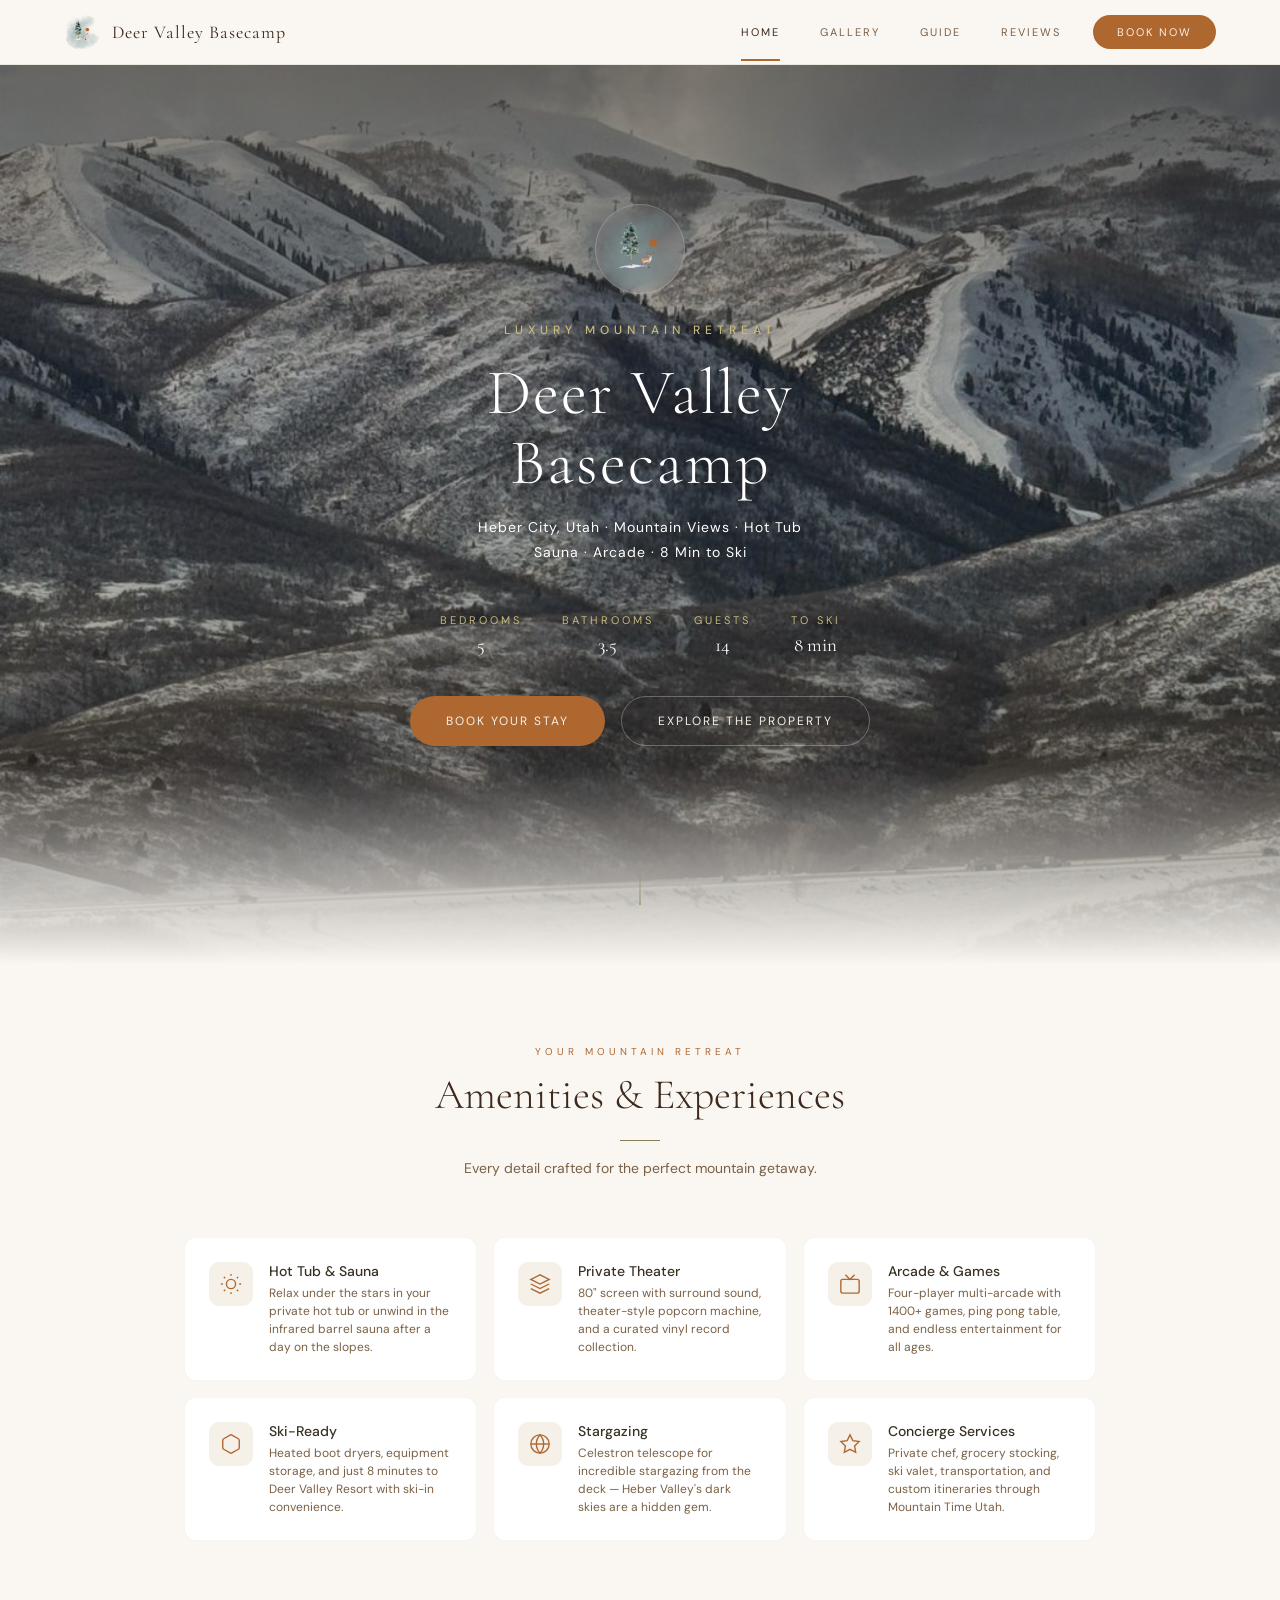
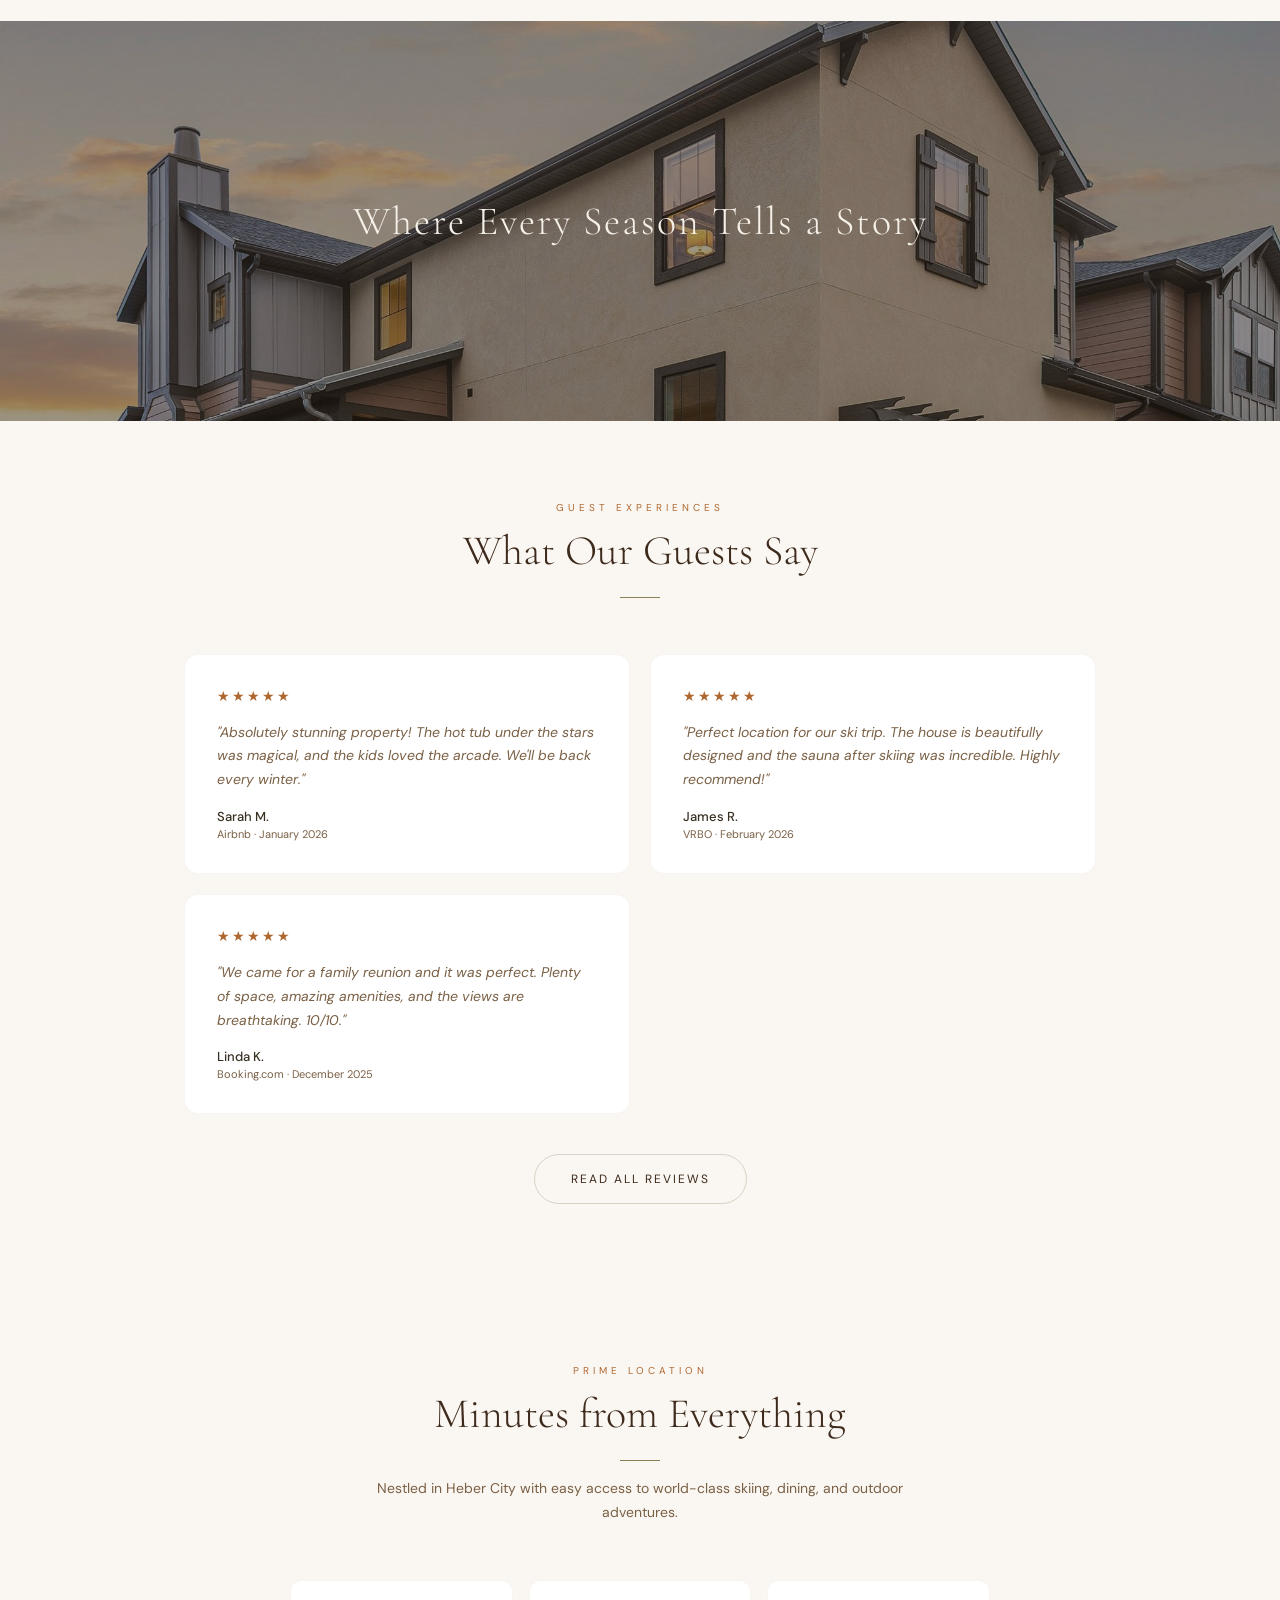
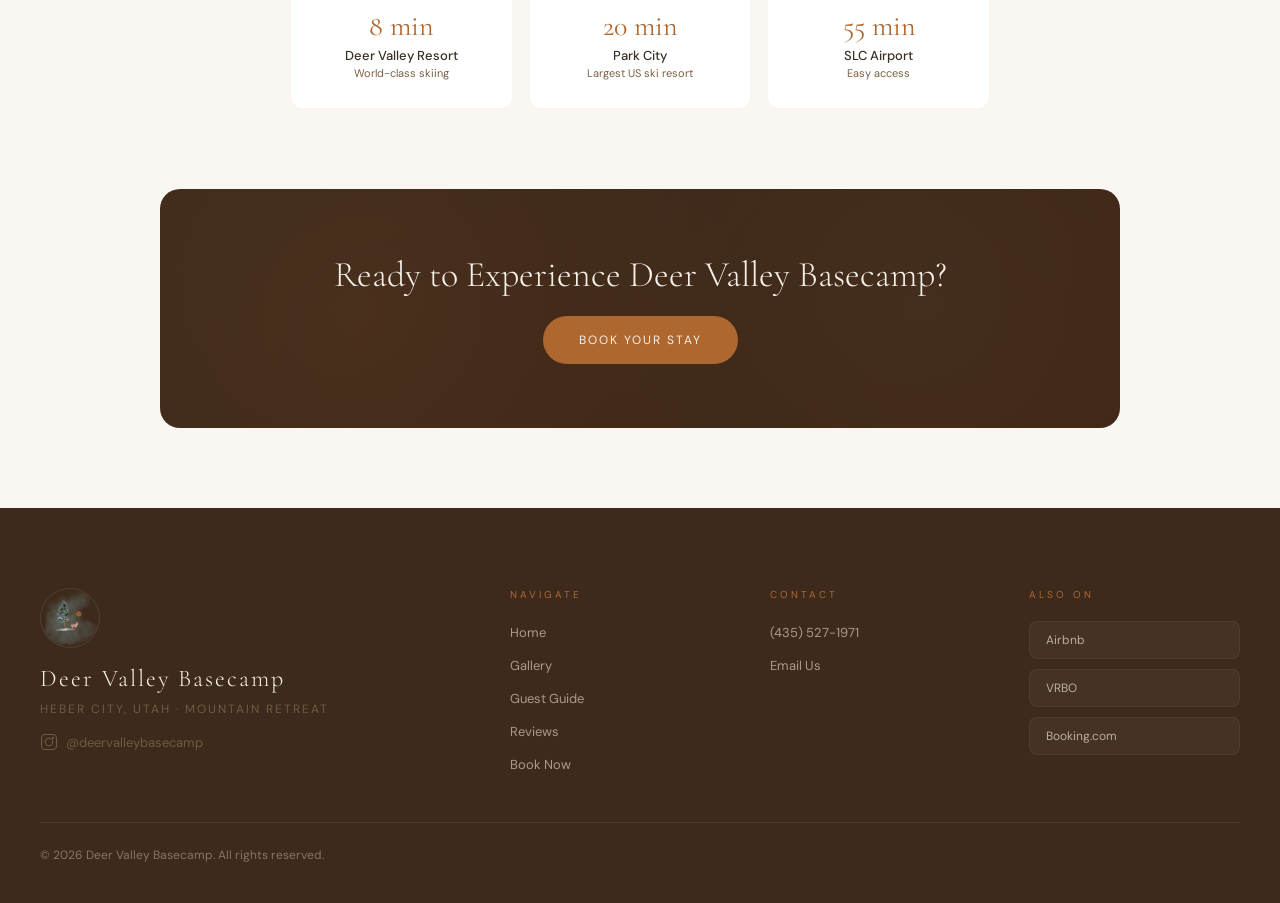
==== index.html @ d2f92f53 "Crop photo break image to remove cables and construction ground Co-Authored-By: Claude Opus 4.6 <nor" ====
<!DOCTYPE html>
<html lang="en">
<head>
<meta charset="UTF-8">
<meta name="viewport" content="width=device-width, initial-scale=1.0">
<title>Deer Valley Basecamp — Luxury Mountain Retreat</title>
<meta name="description" content="Luxury mountain retreat in Heber City, Utah. 5 bedrooms, hot tub, sauna, private theater, and arcade — minutes from Deer Valley and Park City skiing.">
<meta property="og:title" content="Deer Valley Basecamp — Luxury Mountain Retreat">
<meta property="og:description" content="Your luxury mountain escape in Heber City, Utah. Book direct for the best rates.">
<meta property="og:image" content="images/hero.jpg">
<meta property="og:type" content="website">
<link href="https://fonts.googleapis.com/css2?family=Cormorant+Garamond:ital,wght@0,300;0,400;0,500;0,600;1,300;1,400&family=DM+Sans:wght@300;400;500;600&display=swap" rel="stylesheet">
<link rel="stylesheet" href="css/variables.css">
<link rel="stylesheet" href="css/layout.css">
<link rel="stylesheet" href="css/components.css">
<link rel="stylesheet" href="css/nav.css">
<link rel="stylesheet" href="css/footer.css">
<link rel="stylesheet" href="css/hero.css">
<link rel="stylesheet" href="css/animations.css">
<style>
  /* Home-specific styles — matching guide baseline */
  .highlights-grid {
    display: grid;
    grid-template-columns: repeat(auto-fill, minmax(280px, 1fr));
    gap: 16px;
  }

  .highlight-card {
    background: white;
    border-radius: 12px;
    padding: 24px;
    display: flex;
    align-items: flex-start;
    gap: 16px;
    border: 1px solid rgba(137,127,89,0.08);
    transition: all 0.3s ease;
  }

  .highlight-card:hover {
    box-shadow: 0 8px 32px rgba(56,49,35,0.08);
    transform: translateY(-2px);
  }

  .highlight-icon {
    width: 44px;
    height: 44px;
    border-radius: 10px;
    background: var(--cream);
    display: flex;
    align-items: center;
    justify-content: center;
    flex-shrink: 0;
  }

  .highlight-icon svg {
    width: 22px;
    height: 22px;
    stroke: var(--copper);
    fill: none;
    stroke-width: 1.5;
  }

  .highlight-name {
    font-size: 14px;
    font-weight: 500;
    color: var(--dark);
    margin-bottom: 4px;
  }

  .highlight-desc {
    font-size: 12px;
    color: var(--brown-med);
    line-height: 1.5;
  }

  /* Photo break */
  .photo-break {
    position: relative;
    height: 400px;
    overflow: hidden;
    margin: 0;
  }

  .photo-break img {
    width: 100%;
    height: 100%;
    object-fit: cover;
  }

  .photo-break-overlay {
    position: absolute;
    inset: 0;
    background: rgba(42,31,20,0.45);
    display: flex;
    align-items: center;
    justify-content: center;
  }

  .photo-break-text {
    font-family: 'Cormorant Garamond', serif;
    font-size: clamp(24px, 4vw, 40px);
    font-weight: 300;
    color: var(--cream);
    text-align: center;
    letter-spacing: 2px;
    padding: 0 24px;
  }

  /* Testimonial preview */
  .testimonials-grid {
    display: grid;
    grid-template-columns: repeat(auto-fill, minmax(300px, 1fr));
    gap: 20px;
    max-width: var(--max-width-narrow);
    margin: 0 auto;
  }

  .testimonial-card {
    background: white;
    border-radius: 14px;
    padding: 32px;
    border: 1px solid rgba(137,127,89,0.08);
    transition: all 0.3s ease;
  }

  .testimonial-card:hover {
    box-shadow: 0 8px 32px rgba(56,49,35,0.08);
  }

  .testimonial-stars {
    color: var(--copper);
    font-size: 14px;
    letter-spacing: 2px;
    margin-bottom: 16px;
  }

  .testimonial-text {
    font-size: 14px;
    color: var(--brown-med);
    line-height: 1.7;
    font-style: italic;
    margin-bottom: 16px;
  }

  .testimonial-author {
    font-size: 13px;
    font-weight: 500;
    color: var(--dark);
  }

  .testimonial-platform {
    font-size: 11px;
    color: var(--brown-med);
    margin-top: 2px;
  }

  /* Location grid */
  .location-grid {
    display: grid;
    grid-template-columns: repeat(auto-fill, minmax(200px, 1fr));
    gap: 16px;
    max-width: 700px;
    margin: 0 auto;
  }

  .location-card {
    text-align: center;
    padding: 28px 20px;
    background: white;
    border-radius: 12px;
    border: 1px solid rgba(137,127,89,0.08);
    transition: all 0.3s ease;
  }

  .location-card:hover {
    box-shadow: 0 4px 20px rgba(56,49,35,0.06);
  }

  .location-time {
    font-family: 'Cormorant Garamond', serif;
    font-size: 28px;
    font-weight: 400;
    color: var(--copper);
    margin-bottom: 4px;
  }

  .location-name {
    font-size: 13px;
    font-weight: 500;
    color: var(--dark);
  }

  .location-sub {
    font-size: 11px;
    color: var(--brown-med);
    margin-top: 2px;
  }

  /* CTA banner */
  .cta-banner {
    background: linear-gradient(135deg, var(--brown-deep), var(--brown-choc));
    border-radius: 20px;
    padding: 64px 40px;
    color: var(--cream);
    text-align: center;
    position: relative;
    overflow: hidden;
    max-width: var(--max-width-narrow);
    margin: 0 auto 80px;
  }

  .cta-banner::before {
    content: '';
    position: absolute;
    inset: 0;
    background:
      radial-gradient(circle at 20% 50%, rgba(175,103,48,0.1) 0%, transparent 50%),
      radial-gradient(circle at 80% 50%, rgba(137,127,89,0.08) 0%, transparent 50%);
  }

  .cta-banner-title {
    font-family: 'Cormorant Garamond', serif;
    font-size: clamp(24px, 4vw, 36px);
    font-weight: 300;
    margin-bottom: 20px;
    position: relative;
  }

  .cta-banner .btn {
    position: relative;
  }

  @media (max-width: 640px) {
    .highlights-grid { grid-template-columns: 1fr; }
    .photo-break { height: 280px; }
    .cta-banner { padding: 48px 24px; margin: 0 16px 60px; }
  }
</style>
</head>
<body>

<div id="site-header"></div>

<!-- HERO -->
<div class="hero">
  <div class="hero-content">
    <div class="hero-logo">
      <img src="images/logo.png" alt="Deer Valley Basecamp">
    </div>
    <div class="hero-label">Luxury Mountain Retreat</div>
    <h1 class="hero-title">Deer Valley<br>Basecamp</h1>
    <p class="hero-sub">Heber City, Utah · Mountain Views · Hot Tub<br>Sauna · Arcade · 8 Min to Ski</p>
    <div class="hero-meta">
      <div class="hero-meta-item">
        <div class="hero-meta-label">Bedrooms</div>
        <div class="hero-meta-value">5</div>
      </div>
      <div class="hero-meta-item">
        <div class="hero-meta-label">Bathrooms</div>
        <div class="hero-meta-value">3.5</div>
      </div>
      <div class="hero-meta-item">
        <div class="hero-meta-label">Guests</div>
        <div class="hero-meta-value">14</div>
      </div>
      <div class="hero-meta-item">
        <div class="hero-meta-label">To Ski</div>
        <div class="hero-meta-value">8 min</div>
      </div>
    </div>
    <div class="hero-ctas">
      <a href="book.html" class="btn btn--primary">Book Your Stay</a>
      <a href="gallery.html" class="btn btn--outline">Explore the Property</a>
    </div>
  </div>
  <div class="scroll-indicator"><span></span></div>
</div>

<!-- PROPERTY HIGHLIGHTS -->
<section>
  <div class="section-header fade-in">
    <div class="section-tag">Your Mountain Retreat</div>
    <h2 class="section-title">Amenities & Experiences</h2>
    <div class="section-line"></div>
    <p class="section-desc">Every detail crafted for the perfect mountain getaway.</p>
  </div>
  <div class="highlights-grid">
    <div class="highlight-card fade-in">
      <div class="highlight-icon">
        <svg viewBox="0 0 24 24"><circle cx="12" cy="12" r="5"/><path d="M12 1v2M12 21v2M4.22 4.22l1.42 1.42M18.36 18.36l1.42 1.42M1 12h2M21 12h2M4.22 19.78l1.42-1.42M18.36 5.64l1.42-1.42"/></svg>
      </div>
      <div>
        <div class="highlight-name">Hot Tub & Sauna</div>
        <div class="highlight-desc">Relax under the stars in your private hot tub or unwind in the infrared barrel sauna after a day on the slopes.</div>
      </div>
    </div>
    <div class="highlight-card fade-in">
      <div class="highlight-icon">
        <svg viewBox="0 0 24 24"><path d="M12 2L2 7l10 5 10-5-10-5z"/><path d="M2 17l10 5 10-5"/><path d="M2 12l10 5 10-5"/></svg>
      </div>
      <div>
        <div class="highlight-name">Private Theater</div>
        <div class="highlight-desc">80" screen with surround sound, theater-style popcorn machine, and a curated vinyl record collection.</div>
      </div>
    </div>
    <div class="highlight-card fade-in">
      <div class="highlight-icon">
        <svg viewBox="0 0 24 24"><rect x="2" y="7" width="20" height="15" rx="2"/><polyline points="17 2 12 7 7 2"/></svg>
      </div>
      <div>
        <div class="highlight-name">Arcade & Games</div>
        <div class="highlight-desc">Four-player multi-arcade with 1400+ games, ping pong table, and endless entertainment for all ages.</div>
      </div>
    </div>
    <div class="highlight-card fade-in">
      <div class="highlight-icon">
        <svg viewBox="0 0 24 24"><path d="M21 16V8a2 2 0 00-1-1.73l-7-4a2 2 0 00-2 0l-7 4A2 2 0 003 8v8a2 2 0 001 1.73l7 4a2 2 0 002 0l7-4A2 2 0 0021 16z"/></svg>
      </div>
      <div>
        <div class="highlight-name">Ski-Ready</div>
        <div class="highlight-desc">Heated boot dryers, equipment storage, and just 8 minutes to Deer Valley Resort with ski-in convenience.</div>
      </div>
    </div>
    <div class="highlight-card fade-in">
      <div class="highlight-icon">
        <svg viewBox="0 0 24 24"><circle cx="12" cy="12" r="10"/><line x1="2" y1="12" x2="22" y2="12"/><path d="M12 2a15.3 15.3 0 014 10 15.3 15.3 0 01-4 10 15.3 15.3 0 01-4-10 15.3 15.3 0 014-10z"/></svg>
      </div>
      <div>
        <div class="highlight-name">Stargazing</div>
        <div class="highlight-desc">Celestron telescope for incredible stargazing from the deck — Heber Valley's dark skies are a hidden gem.</div>
      </div>
    </div>
    <div class="highlight-card fade-in">
      <div class="highlight-icon">
        <svg viewBox="0 0 24 24"><polygon points="12 2 15.09 8.26 22 9.27 17 14.14 18.18 21.02 12 17.77 5.82 21.02 7 14.14 2 9.27 8.91 8.26 12 2"/></svg>
      </div>
      <div>
        <div class="highlight-name">Concierge Services</div>
        <div class="highlight-desc">Private chef, grocery stocking, ski valet, transportation, and custom itineraries through Mountain Time Utah.</div>
      </div>
    </div>
  </div>
</section>

<!-- PHOTO BREAK -->
<div class="photo-break fade-in">
  <img src="images/photo-break-house.jpg" alt="Deer Valley Basecamp exterior at twilight" loading="lazy">
  <div class="photo-break-overlay">
    <div class="photo-break-text">Where Every Season Tells a Story</div>
  </div>
</div>

<!-- TESTIMONIALS PREVIEW -->
<section>
  <div class="section-header fade-in">
    <div class="section-tag">Guest Experiences</div>
    <h2 class="section-title">What Our Guests Say</h2>
    <div class="section-line"></div>
  </div>
  <div class="testimonials-grid">
    <div class="testimonial-card fade-in">
      <div class="testimonial-stars">★★★★★</div>
      <p class="testimonial-text">"Absolutely stunning property! The hot tub under the stars was magical, and the kids loved the arcade. We'll be back every winter."</p>
      <div class="testimonial-author">Sarah M.</div>
      <div class="testimonial-platform">Airbnb · January 2026</div>
    </div>
    <div class="testimonial-card fade-in">
      <div class="testimonial-stars">★★★★★</div>
      <p class="testimonial-text">"Perfect location for our ski trip. The house is beautifully designed and the sauna after skiing was incredible. Highly recommend!"</p>
      <div class="testimonial-author">James R.</div>
      <div class="testimonial-platform">VRBO · February 2026</div>
    </div>
    <div class="testimonial-card fade-in">
      <div class="testimonial-stars">★★★★★</div>
      <p class="testimonial-text">"We came for a family reunion and it was perfect. Plenty of space, amazing amenities, and the views are breathtaking. 10/10."</p>
      <div class="testimonial-author">Linda K.</div>
      <div class="testimonial-platform">Booking.com · December 2025</div>
    </div>
  </div>
  <div style="text-align: center; margin-top: 40px;" class="fade-in">
    <a href="reviews.html" class="btn btn--dark-outline">Read All Reviews</a>
  </div>
</section>

<!-- LOCATION -->
<section>
  <div class="section-header fade-in">
    <div class="section-tag">Prime Location</div>
    <h2 class="section-title">Minutes from Everything</h2>
    <div class="section-line"></div>
    <p class="section-desc">Nestled in Heber City with easy access to world-class skiing, dining, and outdoor adventures.</p>
  </div>
  <div class="location-grid">
    <div class="location-card fade-in">
      <div class="location-time">8 min</div>
      <div class="location-name">Deer Valley Resort</div>
      <div class="location-sub">World-class skiing</div>
    </div>
    <div class="location-card fade-in">
      <div class="location-time">20 min</div>
      <div class="location-name">Park City</div>
      <div class="location-sub">Largest US ski resort</div>
    </div>
    <div class="location-card fade-in">
      <div class="location-time">55 min</div>
      <div class="location-name">SLC Airport</div>
      <div class="location-sub">Easy access</div>
    </div>
  </div>
</section>

<!-- CTA BANNER -->
<div style="padding: 0 24px;">
  <div class="cta-banner fade-in">
    <h2 class="cta-banner-title">Ready to Experience Deer Valley Basecamp?</h2>
    <a href="book.html" class="btn btn--primary">Book Your Stay</a>
  </div>
</div>

<div id="site-footer"></div>

<script src="js/components.js" defer></script>
<script src="js/animations.js" defer></script>
</body>
</html>
---- css/variables.css ----
:root {
  --dark: #383123;
  --brown-deep: #3d2a1c;
  --brown-choc: #3f2515;
  --gold: #897f59;
  --brown-med: #7a6045;
  --terra: #996359;
  --rose: #b69ea2;
  --copper: #af6730;
  --caramel: #a46c3c;
  --cream: #f5f0e8;
  --cream-light: #faf7f2;
  --cream-warm: #ede6d8;
  --white: #ffffff;

  --shadow-sm: 0 2px 8px rgba(56,49,35,0.06);
  --shadow-md: 0 8px 32px rgba(56,49,35,0.08);
  --shadow-lg: 0 16px 48px rgba(56,49,35,0.12);

  --radius-sm: 8px;
  --radius-md: 12px;
  --radius-lg: 16px;
  --radius-xl: 20px;
  --radius-pill: 100px;

  --transition-base: all 0.3s ease;
  --transition-smooth: all 0.7s cubic-bezier(0.22, 1, 0.36, 1);

  --nav-height: 64px;
  --max-width: 1200px;
  --max-width-narrow: 960px;
}

* { margin: 0; padding: 0; box-sizing: border-box; }

html { scroll-behavior: smooth; }

body {
  font-family: 'DM Sans', sans-serif;
  background: var(--cream-light);
  color: var(--dark);
  -webkit-font-smoothing: antialiased;
}

img { max-width: 100%; height: auto; }

a { color: inherit; text-decoration: none; }
---- css/layout.css ----
.container {
  max-width: var(--max-width);
  margin: 0 auto;
  padding: 0 24px;
}

.container--narrow {
  max-width: var(--max-width-narrow);
  margin: 0 auto;
  padding: 0 24px;
}

section {
  padding: 80px 24px;
  max-width: var(--max-width-narrow);
  margin: 0 auto;
}

section.wide {
  max-width: var(--max-width);
}

.section-header {
  text-align: center;
  margin-bottom: 56px;
}

.section-tag {
  font-size: 10px;
  letter-spacing: 4px;
  text-transform: uppercase;
  color: var(--copper);
  margin-bottom: 12px;
}

.section-title {
  font-family: 'Cormorant Garamond', serif;
  font-size: clamp(28px, 5vw, 42px);
  font-weight: 300;
  color: var(--brown-deep);
  line-height: 1.2;
}

.section-line {
  width: 40px;
  height: 1px;
  background: var(--gold);
  margin: 20px auto 0;
}

.section-desc {
  font-size: 14px;
  color: var(--brown-med);
  line-height: 1.7;
  max-width: 560px;
  margin: 16px auto 0;
}

@media (max-width: 640px) {
  section { padding: 60px 20px; }
}
---- css/components.css ----
/* ========== BUTTONS ========== */
.btn {
  display: inline-flex;
  align-items: center;
  justify-content: center;
  gap: 8px;
  font-family: 'DM Sans', sans-serif;
  font-size: 12px;
  letter-spacing: 2px;
  text-transform: uppercase;
  padding: 16px 36px;
  border-radius: var(--radius-pill);
  border: none;
  cursor: pointer;
  transition: var(--transition-base);
  text-decoration: none;
}

.btn--primary {
  background: var(--copper);
  color: var(--cream);
}

.btn--primary:hover {
  background: var(--caramel);
  transform: translateY(-2px);
  box-shadow: 0 8px 24px rgba(175,103,48,0.25);
}

.btn--outline {
  background: transparent;
  color: var(--cream);
  border: 1px solid rgba(245,240,232,0.3);
}

.btn--outline:hover {
  background: rgba(245,240,232,0.1);
  border-color: rgba(245,240,232,0.5);
}

.btn--dark-outline {
  background: transparent;
  color: var(--brown-deep);
  border: 1px solid rgba(137,127,89,0.3);
}

.btn--dark-outline:hover {
  background: var(--brown-deep);
  color: var(--cream);
  border-color: var(--brown-deep);
}

/* ========== CARDS ========== */
.card {
  background: var(--white);
  border-radius: var(--radius-md);
  padding: 24px;
  border: 1px solid rgba(137,127,89,0.08);
  transition: var(--transition-base);
}

.card:hover {
  box-shadow: var(--shadow-md);
  transform: translateY(-2px);
}

/* ========== CATEGORY TABS ========== */
.category-tabs {
  display: flex;
  justify-content: center;
  gap: 8px;
  margin-bottom: 40px;
  flex-wrap: wrap;
}

.cat-tab {
  font-size: 12px;
  letter-spacing: 1px;
  padding: 10px 20px;
  border-radius: var(--radius-pill);
  border: 1px solid rgba(137,127,89,0.2);
  background: transparent;
  color: var(--brown-med);
  cursor: pointer;
  transition: var(--transition-base);
  font-family: 'DM Sans', sans-serif;
}

.cat-tab:hover, .cat-tab.active {
  background: var(--brown-deep);
  color: var(--cream);
  border-color: var(--brown-deep);
}

/* ========== CHIPS ========== */
.chip {
  display: inline-flex;
  align-items: center;
  gap: 8px;
  padding: 12px 20px;
  background: rgba(245,240,232,0.08);
  border: 1px solid rgba(245,240,232,0.12);
  border-radius: var(--radius-pill);
  font-size: 13px;
  color: var(--cream-warm);
  backdrop-filter: blur(4px);
}

.chip svg {
  width: 16px;
  height: 16px;
  stroke: var(--copper);
  fill: none;
  stroke-width: 1.5;
}

/* ========== FORM ELEMENTS ========== */
.form-group {
  margin-bottom: 20px;
}

.form-label {
  display: block;
  font-family: 'Cormorant Garamond', serif;
  font-size: 16px;
  font-weight: 500;
  color: var(--brown-deep);
  margin-bottom: 8px;
}

.form-input,
.form-textarea,
.form-select {
  width: 100%;
  padding: 14px 18px;
  font-family: 'DM Sans', sans-serif;
  font-size: 14px;
  color: var(--dark);
  background: var(--cream-light);
  border: 1px solid rgba(137,127,89,0.15);
  border-radius: var(--radius-md);
  transition: var(--transition-base);
  outline: none;
}

.form-input:focus,
.form-textarea:focus,
.form-select:focus {
  border-color: var(--copper);
  box-shadow: 0 0 0 3px rgba(175,103,48,0.1);
}

.form-textarea {
  resize: vertical;
  min-height: 120px;
}

.form-row {
  display: grid;
  grid-template-columns: 1fr 1fr;
  gap: 16px;
}

@media (max-width: 640px) {
  .form-row { grid-template-columns: 1fr; }
}
---- css/nav.css ----
/* ========== SITE HEADER ========== */
.site-header {
  position: sticky;
  top: 0;
  z-index: 1000;
  background: rgba(250,247,242,0.95);
  backdrop-filter: blur(20px);
  -webkit-backdrop-filter: blur(20px);
  border-bottom: 1px solid rgba(137,127,89,0.12);
  min-height: var(--nav-height);
}

.nav-container {
  max-width: var(--max-width);
  margin: 0 auto;
  padding: 0 24px;
  display: flex;
  align-items: center;
  justify-content: space-between;
  height: var(--nav-height);
}

/* Logo */
.nav-logo {
  display: flex;
  align-items: center;
  gap: 12px;
  text-decoration: none;
  flex-shrink: 0;
}

.nav-logo img {
  height: 36px;
  width: 36px;
  border-radius: 50%;
  object-fit: cover;
}

.nav-logo-text {
  font-family: 'Cormorant Garamond', serif;
  font-size: 18px;
  font-weight: 400;
  color: var(--brown-deep);
  letter-spacing: 1px;
}

/* Nav Links */
.nav-links {
  display: flex;
  align-items: center;
  gap: 0;
}

.nav-link {
  font-size: 11px;
  letter-spacing: 2px;
  text-transform: uppercase;
  color: var(--brown-med);
  text-decoration: none;
  padding: 22px 20px;
  position: relative;
  white-space: nowrap;
  transition: color 0.3s;
}

.nav-link:hover,
.nav-link.active {
  color: var(--brown-deep);
}

.nav-link.active::after {
  content: '';
  position: absolute;
  bottom: 0;
  left: 20px;
  right: 20px;
  height: 2px;
  background: var(--copper);
}

/* Book CTA in nav */
.nav-cta {
  font-family: 'DM Sans', sans-serif;
  font-size: 11px;
  letter-spacing: 2px;
  text-transform: uppercase;
  padding: 10px 24px;
  background: var(--copper);
  color: var(--cream);
  border-radius: var(--radius-pill);
  text-decoration: none;
  transition: var(--transition-base);
  margin-left: 12px;
  white-space: nowrap;
}

.nav-cta:hover {
  background: var(--caramel);
  transform: translateY(-1px);
  box-shadow: 0 4px 16px rgba(175,103,48,0.25);
}

/* Hamburger */
.nav-hamburger {
  display: none;
  flex-direction: column;
  gap: 5px;
  background: none;
  border: none;
  cursor: pointer;
  padding: 8px;
  z-index: 1001;
}

.nav-hamburger span {
  display: block;
  width: 22px;
  height: 1.5px;
  background: var(--brown-deep);
  transition: var(--transition-base);
}

.nav-hamburger.open span:nth-child(1) {
  transform: rotate(45deg) translate(4px, 5px);
}

.nav-hamburger.open span:nth-child(2) {
  opacity: 0;
}

.nav-hamburger.open span:nth-child(3) {
  transform: rotate(-45deg) translate(4px, -5px);
}

/* Mobile overlay */
.nav-overlay {
  display: none;
}

/* ========== RESPONSIVE ========== */
@media (max-width: 768px) {
  .nav-links {
    position: fixed;
    top: 0;
    right: -100%;
    width: 280px;
    height: 100vh;
    background: var(--cream-light);
    flex-direction: column;
    align-items: flex-start;
    padding: 100px 32px 40px;
    gap: 0;
    transition: right 0.4s cubic-bezier(0.22, 1, 0.36, 1);
    box-shadow: -8px 0 32px rgba(56,49,35,0.1);
    z-index: 999;
  }

  .nav-links.open {
    right: 0;
  }

  .nav-link {
    padding: 16px 0;
    font-size: 12px;
    width: 100%;
    border-bottom: 1px solid rgba(137,127,89,0.08);
  }

  .nav-link.active::after {
    display: none;
  }

  .nav-link.active {
    color: var(--copper);
  }

  .nav-cta {
    margin-left: 0;
    margin-top: 24px;
    text-align: center;
    display: block;
    width: 100%;
  }

  .nav-hamburger {
    display: flex;
  }

  .nav-overlay {
    display: block;
    position: fixed;
    inset: 0;
    background: rgba(56,49,35,0.3);
    opacity: 0;
    visibility: hidden;
    transition: all 0.3s;
    z-index: 998;
  }

  .nav-overlay.open {
    opacity: 1;
    visibility: visible;
  }

  .nav-logo-text {
    font-size: 16px;
  }
}
---- css/footer.css ----
/* ========== FOOTER ========== */
.site-footer {
  background: var(--brown-deep);
  color: var(--cream);
  padding: 80px 24px 40px;
}

.footer-inner {
  max-width: var(--max-width);
  margin: 0 auto;
  display: grid;
  grid-template-columns: 2fr 1fr 1fr 1fr;
  gap: 48px;
}

/* Brand column */
.footer-brand {
  max-width: 300px;
}

.footer-logo-img {
  width: 60px;
  height: 60px;
  border-radius: 50%;
  overflow: hidden;
  margin-bottom: 16px;
  border: 1px solid rgba(245,240,232,0.1);
}

.footer-logo-img img {
  width: 100%;
  height: 100%;
  object-fit: cover;
  opacity: 0.8;
}

.footer-logo {
  font-family: 'Cormorant Garamond', serif;
  font-size: 24px;
  font-weight: 300;
  letter-spacing: 2px;
  margin-bottom: 8px;
}

.footer-tagline {
  font-size: 12px;
  color: var(--gold);
  letter-spacing: 2px;
  opacity: 0.6;
  margin-bottom: 16px;
  text-transform: uppercase;
}

.footer-social-link a {
  display: inline-flex;
  align-items: center;
  gap: 8px;
  font-size: 13px;
  color: var(--gold);
  opacity: 0.6;
  transition: opacity 0.3s;
  text-decoration: none;
}

.footer-social-link a:hover {
  opacity: 1;
}

.footer-social-link svg {
  flex-shrink: 0;
}

/* Footer columns */
.footer-col-title {
  font-family: 'DM Sans', sans-serif;
  font-size: 10px;
  letter-spacing: 3px;
  text-transform: uppercase;
  color: var(--copper);
  margin-bottom: 20px;
}

.footer-links {
  list-style: none;
  display: flex;
  flex-direction: column;
  gap: 12px;
}

.footer-links a {
  font-size: 13px;
  color: var(--cream-warm);
  opacity: 0.6;
  transition: opacity 0.3s;
  text-decoration: none;
}

.footer-links a:hover {
  opacity: 1;
}

/* Platform badges */
.footer-platforms {
  display: flex;
  flex-direction: column;
  gap: 10px;
}

.footer-platform-badge {
  display: inline-flex;
  align-items: center;
  gap: 8px;
  padding: 10px 16px;
  background: rgba(245,240,232,0.06);
  border: 1px solid rgba(245,240,232,0.08);
  border-radius: var(--radius-sm);
  font-size: 12px;
  color: var(--cream-warm);
  opacity: 0.7;
  transition: var(--transition-base);
  text-decoration: none;
}

.footer-platform-badge:hover {
  opacity: 1;
  background: rgba(245,240,232,0.1);
}

/* Bottom bar */
.footer-bottom {
  max-width: var(--max-width);
  margin: 48px auto 0;
  padding-top: 24px;
  border-top: 1px solid rgba(245,240,232,0.08);
  display: flex;
  justify-content: space-between;
  align-items: center;
}

.footer-copyright {
  font-size: 12px;
  color: var(--cream-warm);
  opacity: 0.4;
}

/* ========== RESPONSIVE ========== */
@media (max-width: 768px) {
  .footer-inner {
    grid-template-columns: 1fr 1fr;
    gap: 40px;
  }

  .footer-brand {
    grid-column: 1 / -1;
  }

  .footer-bottom {
    flex-direction: column;
    gap: 12px;
    text-align: center;
  }
}

@media (max-width: 480px) {
  .footer-inner {
    grid-template-columns: 1fr;
    gap: 32px;
  }

  .site-footer {
    padding: 60px 20px 32px;
  }
}
---- css/hero.css ----
/* ========== FULL HERO (Home) ========== */
.hero {
  position: relative;
  height: 100vh;
  min-height: 700px;
  display: flex;
  align-items: center;
  justify-content: center;
  text-align: center;
  overflow: hidden;
  background: url('../images/hero-bg.jpg') center/cover no-repeat;
}

.hero::before {
  content: '';
  position: absolute;
  inset: 0;
  background:
    linear-gradient(180deg, rgba(42,31,20,0.6) 0%, rgba(42,31,20,0.35) 35%, rgba(56,49,35,0.4) 60%, rgba(42,31,20,0.65) 100%);
}

.hero::after {
  content: '';
  position: absolute;
  bottom: 0;
  left: 0;
  right: 0;
  height: 200px;
  background: linear-gradient(to top, var(--cream-light), transparent);
  z-index: 2;
}

.mountain-silhouette {
  position: absolute;
  bottom: 0;
  left: 0;
  width: 100%;
  height: 40%;
  z-index: 1;
}

.mountain-silhouette svg {
  width: 100%;
  height: 100%;
}

.hero-content {
  position: relative;
  z-index: 3;
  padding: 0 24px;
  margin-top: -80px;
}

.hero-logo {
  width: 90px;
  height: 90px;
  margin: 0 auto 28px;
  animation: fadeDown 1s ease-out 0.3s both;
  border-radius: 50%;
  overflow: hidden;
  border: 1px solid rgba(245,240,232,0.2);
  background: rgba(245,240,232,0.08);
  backdrop-filter: blur(10px);
  -webkit-backdrop-filter: blur(10px);
}

.hero-logo img {
  width: 100%;
  height: 100%;
  object-fit: cover;
  opacity: 0.9;
}

.hero-label {
  font-family: 'DM Sans', sans-serif;
  font-size: 12px;
  letter-spacing: 5px;
  text-transform: uppercase;
  color: #c8b87d;
  margin-bottom: 20px;
  animation: fadeDown 1s ease-out 0.5s both;
  text-shadow: 0 1px 8px rgba(0,0,0,0.5);
  font-weight: 500;
}

.hero-title {
  font-family: 'Cormorant Garamond', serif;
  font-size: clamp(36px, 7vw, 64px);
  font-weight: 300;
  color: #fff;
  line-height: 1.1;
  letter-spacing: 2px;
  margin-bottom: 16px;
  animation: fadeDown 1s ease-out 0.7s both;
  text-shadow: 0 2px 16px rgba(0,0,0,0.4);
}

.hero-sub {
  font-family: 'DM Sans', sans-serif;
  font-size: 14px;
  color: #fff;
  opacity: 0.8;
  letter-spacing: 1px;
  line-height: 1.8;
  max-width: 400px;
  margin: 0 auto 48px;
  animation: fadeDown 1s ease-out 0.9s both;
  text-shadow: 0 1px 8px rgba(0,0,0,0.4);
}

.hero-meta {
  display: flex;
  justify-content: center;
  gap: 40px;
  margin-bottom: 40px;
  animation: fadeDown 1s ease-out 1s both;
}

.hero-meta-item {
  text-align: center;
}

.hero-meta-label {
  font-size: 11px;
  letter-spacing: 3px;
  text-transform: uppercase;
  color: #c8b87d;
  margin-bottom: 6px;
  text-shadow: 0 1px 6px rgba(0,0,0,0.5);
}

.hero-meta-value {
  font-family: 'Cormorant Garamond', serif;
  font-size: 19px;
  color: #fff;
  font-weight: 400;
  text-shadow: 0 1px 8px rgba(0,0,0,0.4);
}

.hero-ctas {
  display: flex;
  justify-content: center;
  gap: 16px;
  animation: fadeDown 1s ease-out 1.1s both;
}

.scroll-indicator {
  position: absolute;
  bottom: 60px;
  left: 50%;
  transform: translateX(-50%);
  z-index: 3;
  animation: bounce 2s ease-in-out infinite 2s;
}

.scroll-indicator span {
  display: block;
  width: 1px;
  height: 40px;
  background: linear-gradient(to bottom, transparent, var(--gold));
  margin: 0 auto;
}

/* ========== PAGE HERO (Interior pages) ========== */
.page-hero {
  position: relative;
  padding: 140px 24px 80px;
  text-align: center;
  background: url('../images/hero-bg.jpg') center/cover no-repeat;
  overflow: hidden;
}

.page-hero::before {
  content: '';
  position: absolute;
  inset: 0;
  background:
    linear-gradient(180deg, rgba(42,31,20,0.75) 0%, rgba(42,31,20,0.6) 50%, rgba(56,49,35,0.7) 100%);
}

.page-hero::after {
  content: '';
  position: absolute;
  bottom: 0;
  left: 0;
  right: 0;
  height: 120px;
  background: linear-gradient(to top, var(--cream-light), transparent);
}

.page-hero-content {
  position: relative;
  z-index: 1;
}

.page-hero-tag {
  font-size: 10px;
  letter-spacing: 4px;
  text-transform: uppercase;
  color: #c8b87d;
  margin-bottom: 16px;
  animation: fadeDown 0.8s ease-out 0.2s both;
  text-shadow: 0 1px 6px rgba(0,0,0,0.5);
}

.page-hero-title {
  font-family: 'Cormorant Garamond', serif;
  font-size: clamp(32px, 6vw, 56px);
  font-weight: 300;
  color: #fff;
  line-height: 1.1;
  letter-spacing: 2px;
  margin-bottom: 16px;
  animation: fadeDown 0.8s ease-out 0.4s both;
  text-shadow: 0 2px 16px rgba(0,0,0,0.4);
}

.page-hero-desc {
  font-size: 14px;
  color: #fff;
  opacity: 0.7;
  max-width: 480px;
  margin: 0 auto;
  line-height: 1.7;
  animation: fadeDown 0.8s ease-out 0.6s both;
  text-shadow: 0 1px 6px rgba(0,0,0,0.3);
}

/* ========== RESPONSIVE ========== */
@media (max-width: 640px) {
  .hero-meta {
    display: grid;
    grid-template-columns: 1fr 1fr;
    gap: 20px 16px;
    max-width: 320px;
    margin: 0 auto 40px;
  }

  .hero-meta-item {
    text-align: center;
    background: rgba(0,0,0,0.25);
    backdrop-filter: blur(8px);
    -webkit-backdrop-filter: blur(8px);
    border-radius: 10px;
    padding: 12px 8px;
    border: 1px solid rgba(255,255,255,0.08);
  }

  .hero-meta-label {
    font-size: 9px;
    letter-spacing: 2px;
  }

  .hero-meta-value {
    font-size: 15px;
  }

  .hero-title {
    font-size: 38px;
    text-shadow: 0 2px 20px rgba(0,0,0,0.6);
  }

  .hero-sub {
    font-size: 13px;
    text-shadow: 0 1px 10px rgba(0,0,0,0.5);
    opacity: 0.85;
  }

  .hero-ctas {
    flex-direction: column;
    align-items: center;
    gap: 12px;
  }

  .page-hero {
    padding: 120px 20px 60px;
  }
}
---- css/animations.css ----
@keyframes fadeDown {
  from { opacity: 0; transform: translateY(-20px); }
  to { opacity: 1; transform: translateY(0); }
}

@keyframes fadeUp {
  from { opacity: 0; transform: translateY(20px); }
  to { opacity: 1; transform: translateY(0); }
}

@keyframes bounce {
  0%, 100% { transform: translate(-50%, 0); }
  50% { transform: translate(-50%, 8px); }
}

@keyframes pulse {
  0%, 100% { opacity: 1; }
  50% { opacity: 0.6; }
}

.fade-in {
  opacity: 0;
  transform: translateY(24px);
  transition: var(--transition-smooth);
}

.fade-in.visible {
  opacity: 1;
  transform: translateY(0);
}
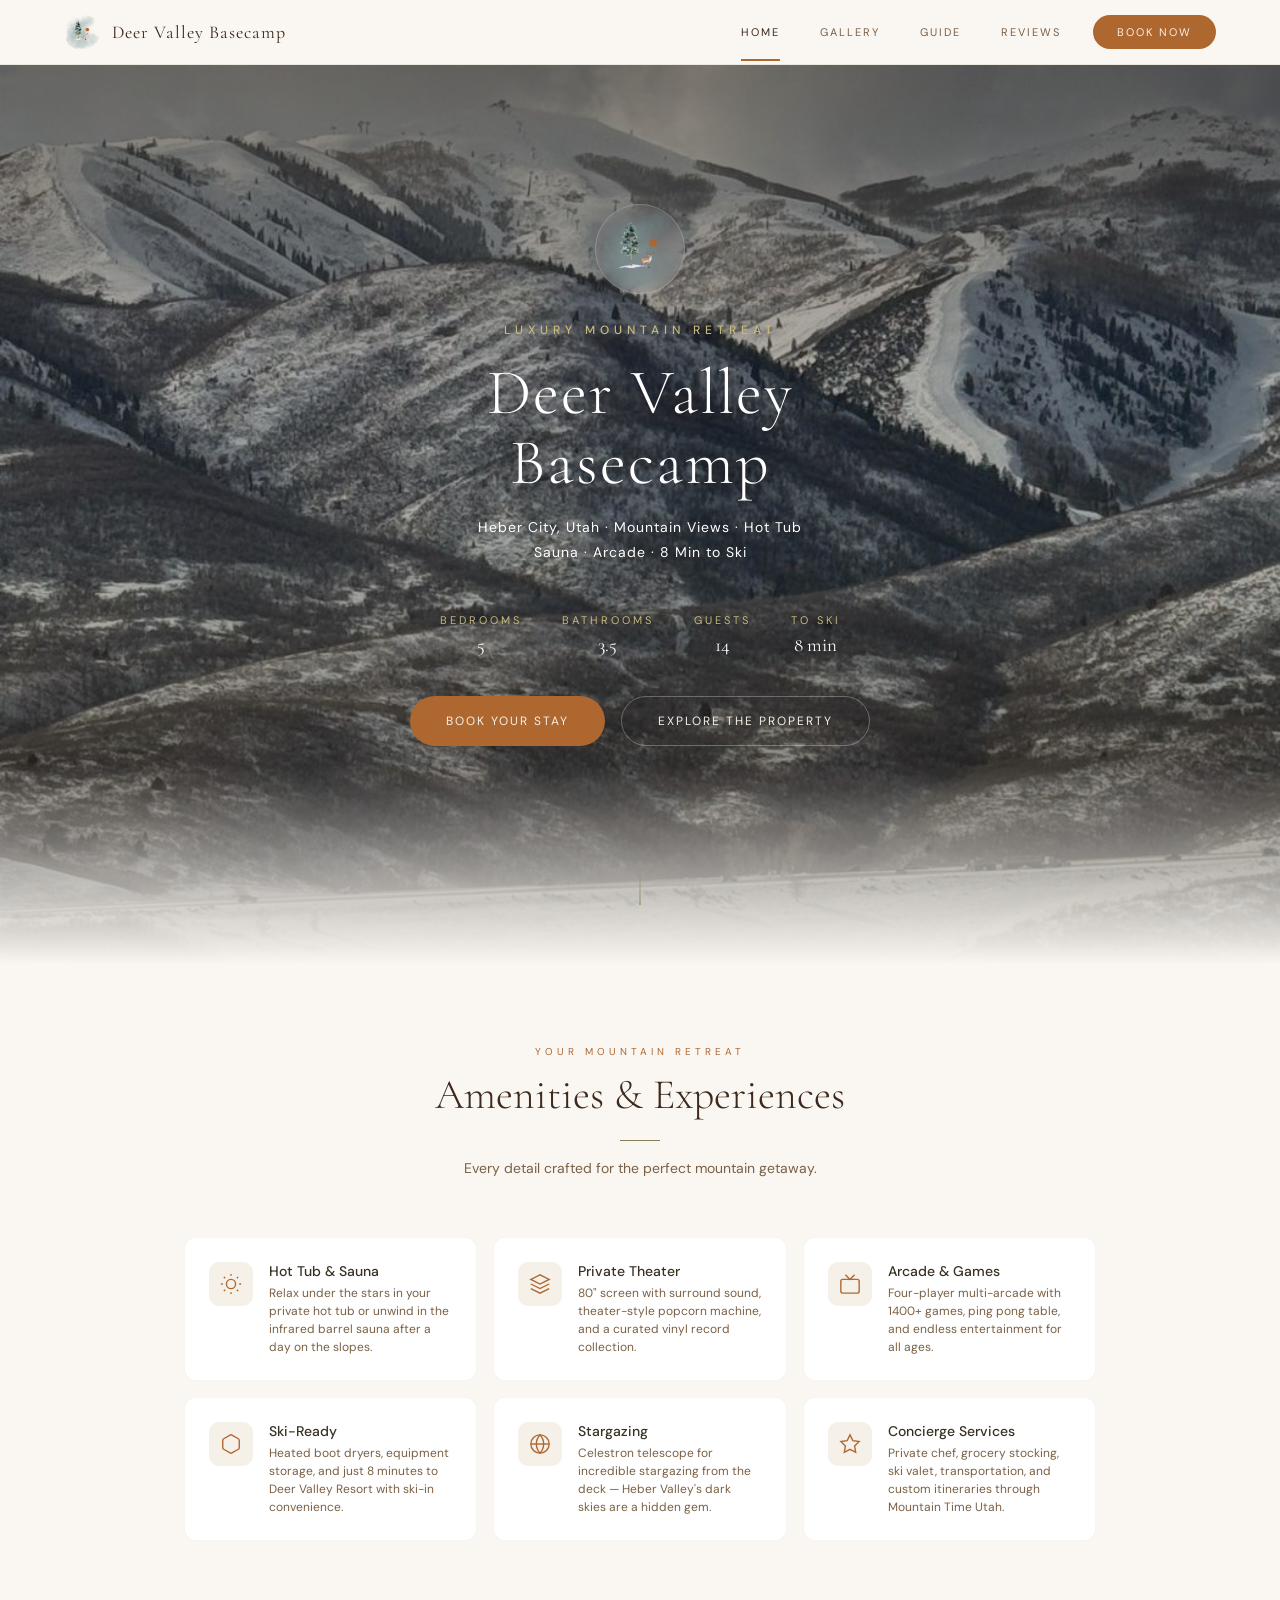
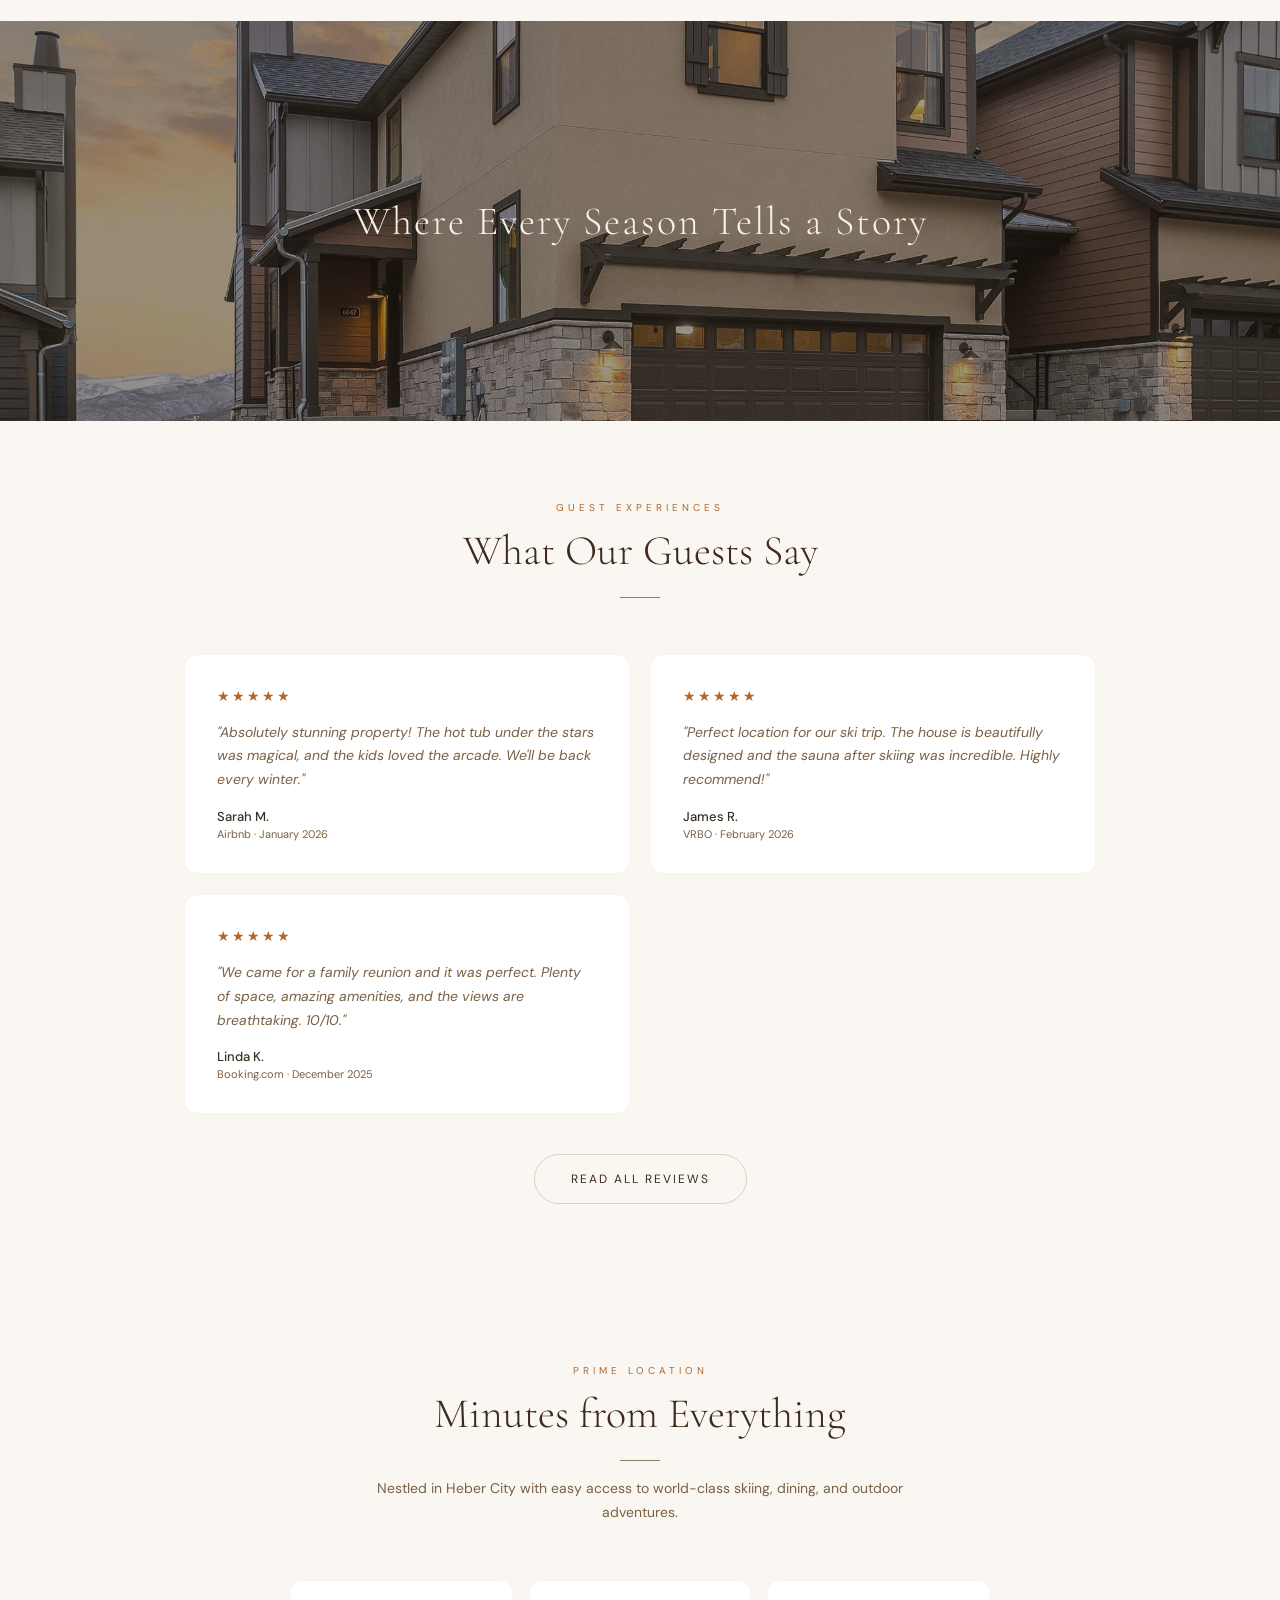
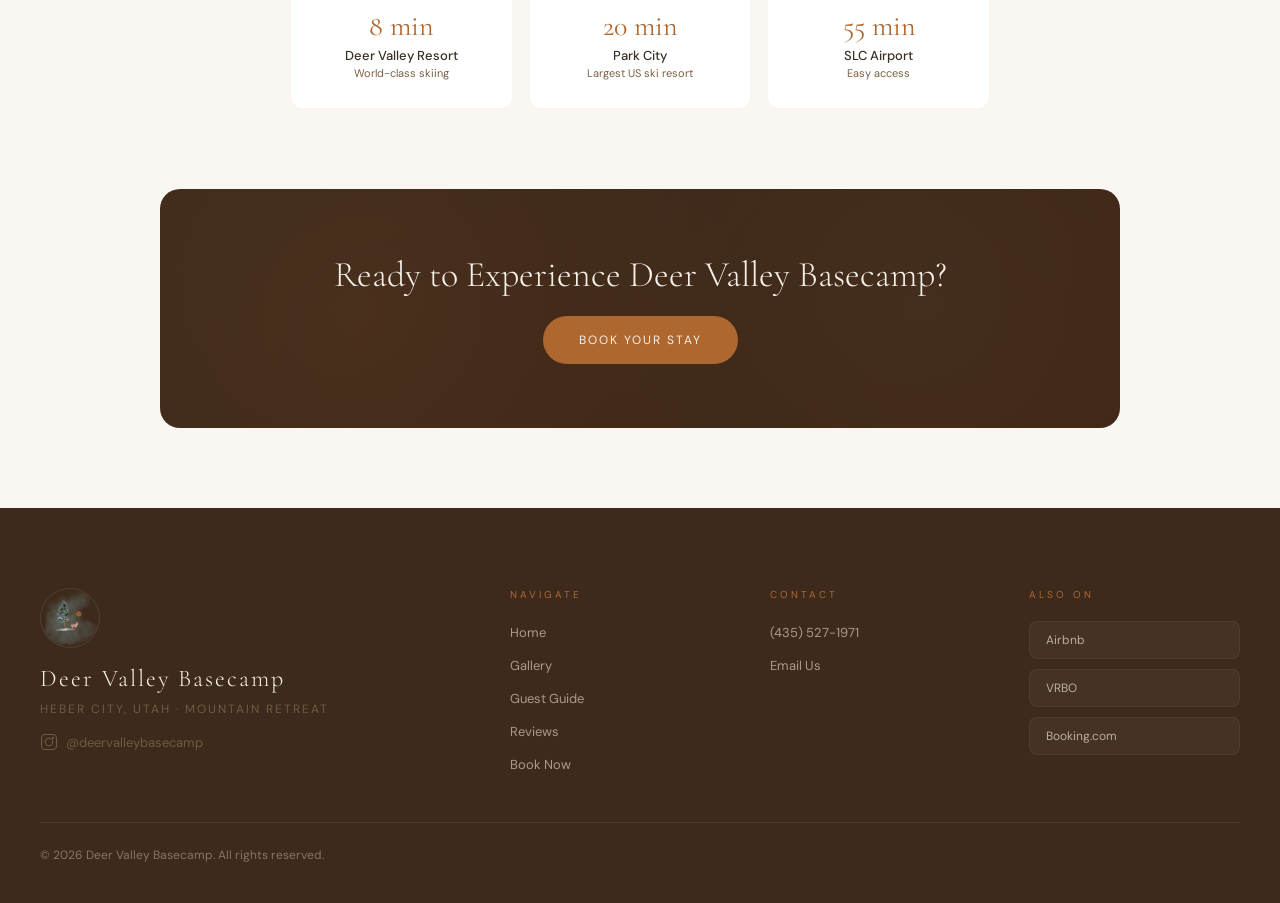
==== commit 6631a7d5: "Shift photo break image down to show more of the house Co-Authored-By: Claude Opus 4.6 <noreply@anth" ====
--- a/index.html
+++ b/index.html
@@ -344,7 +344,7 @@
 
 <!-- PHOTO BREAK -->
 <div class="photo-break fade-in">
-  <img src="images/photo-break-house.jpg" alt="Deer Valley Basecamp exterior at twilight" loading="lazy">
+  <img src="images/photo-break-house.jpg" alt="Deer Valley Basecamp exterior at twilight" loading="lazy" style="object-position: center 60%;">
   <div class="photo-break-overlay">
     <div class="photo-break-text">Where Every Season Tells a Story</div>
   </div>
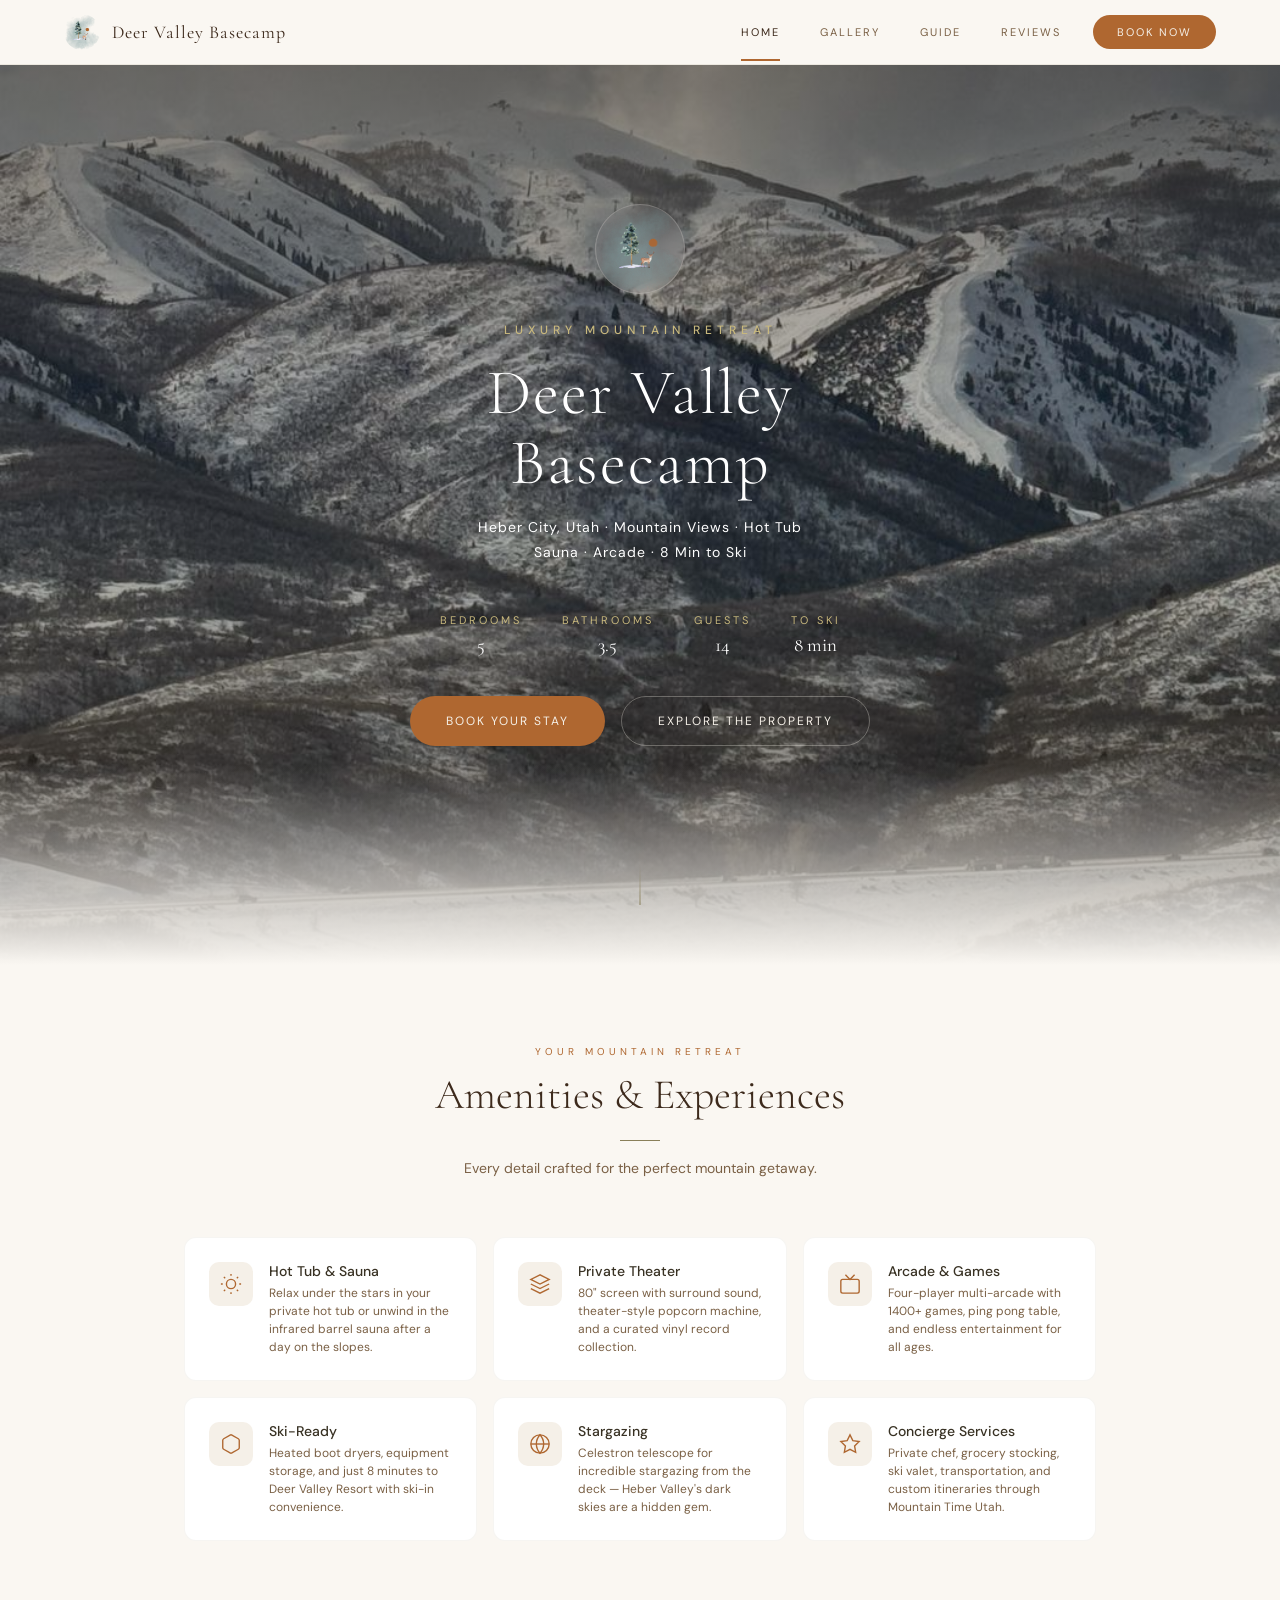
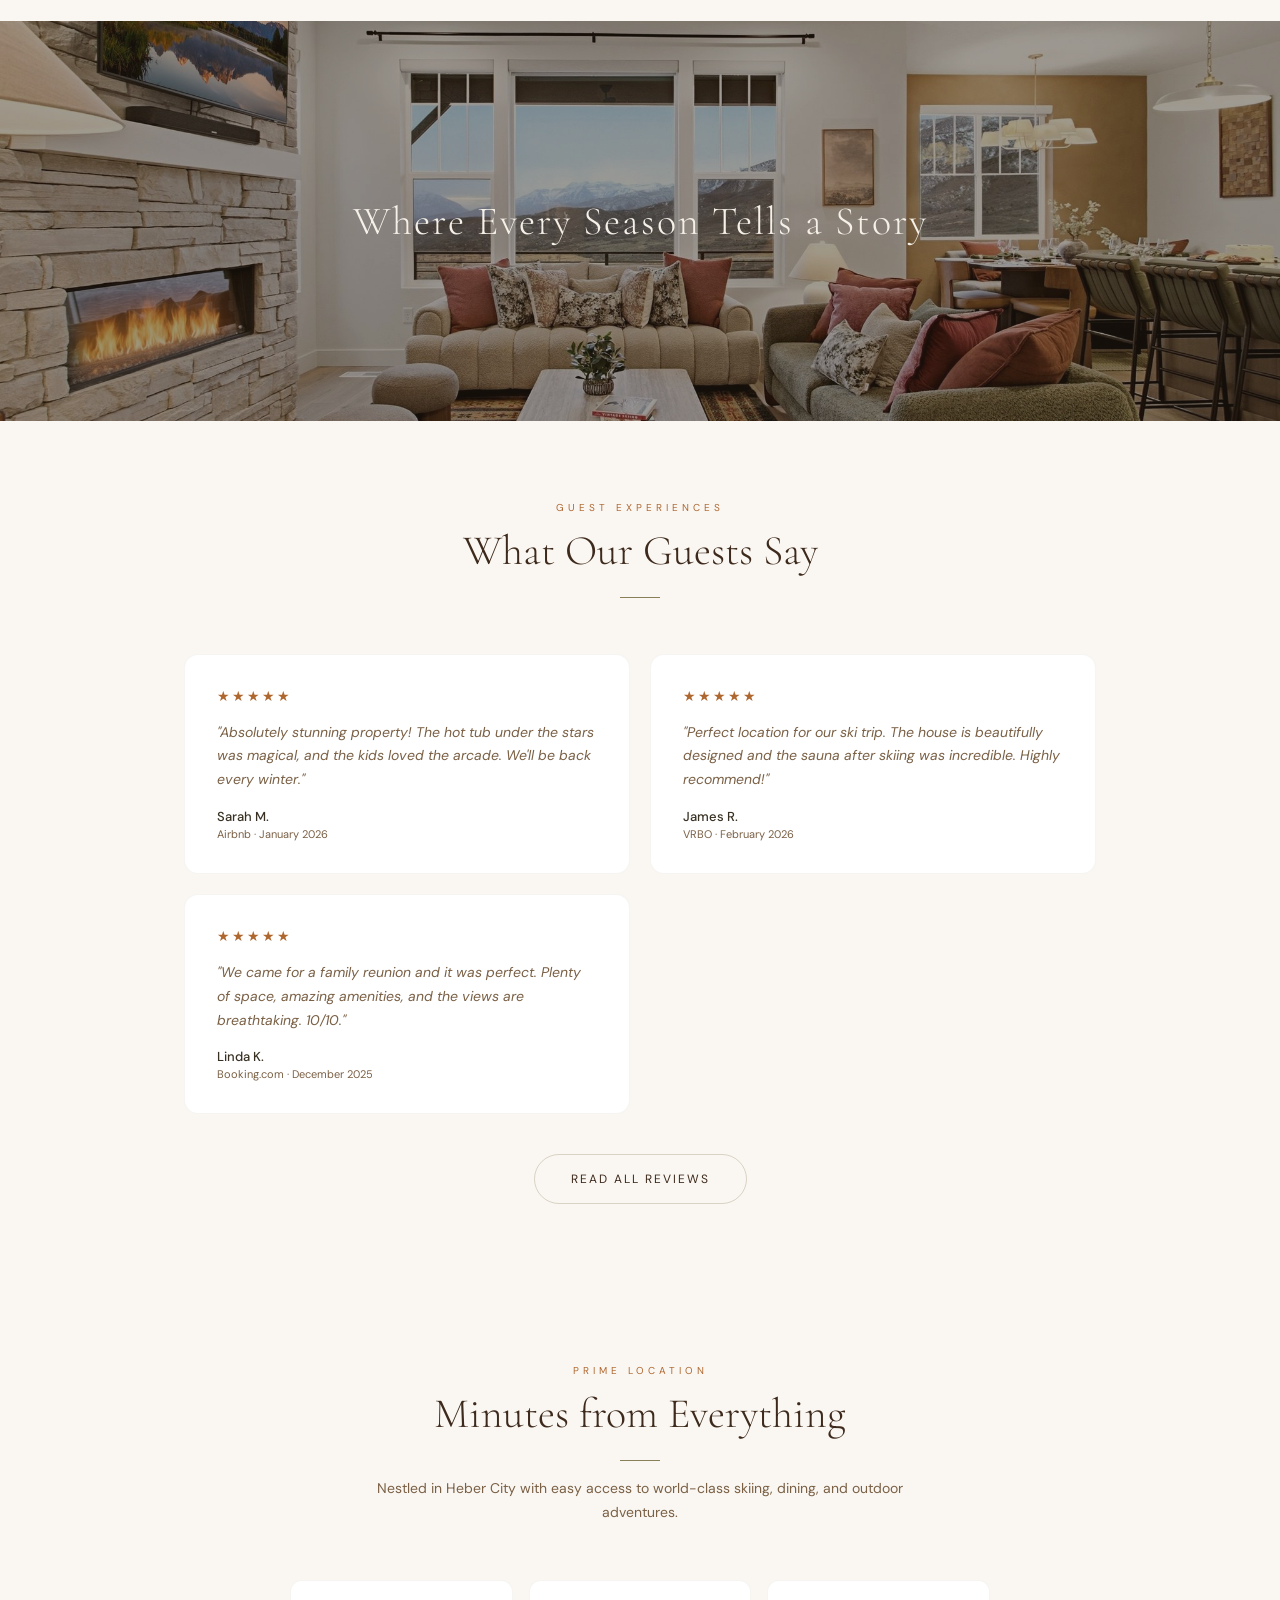
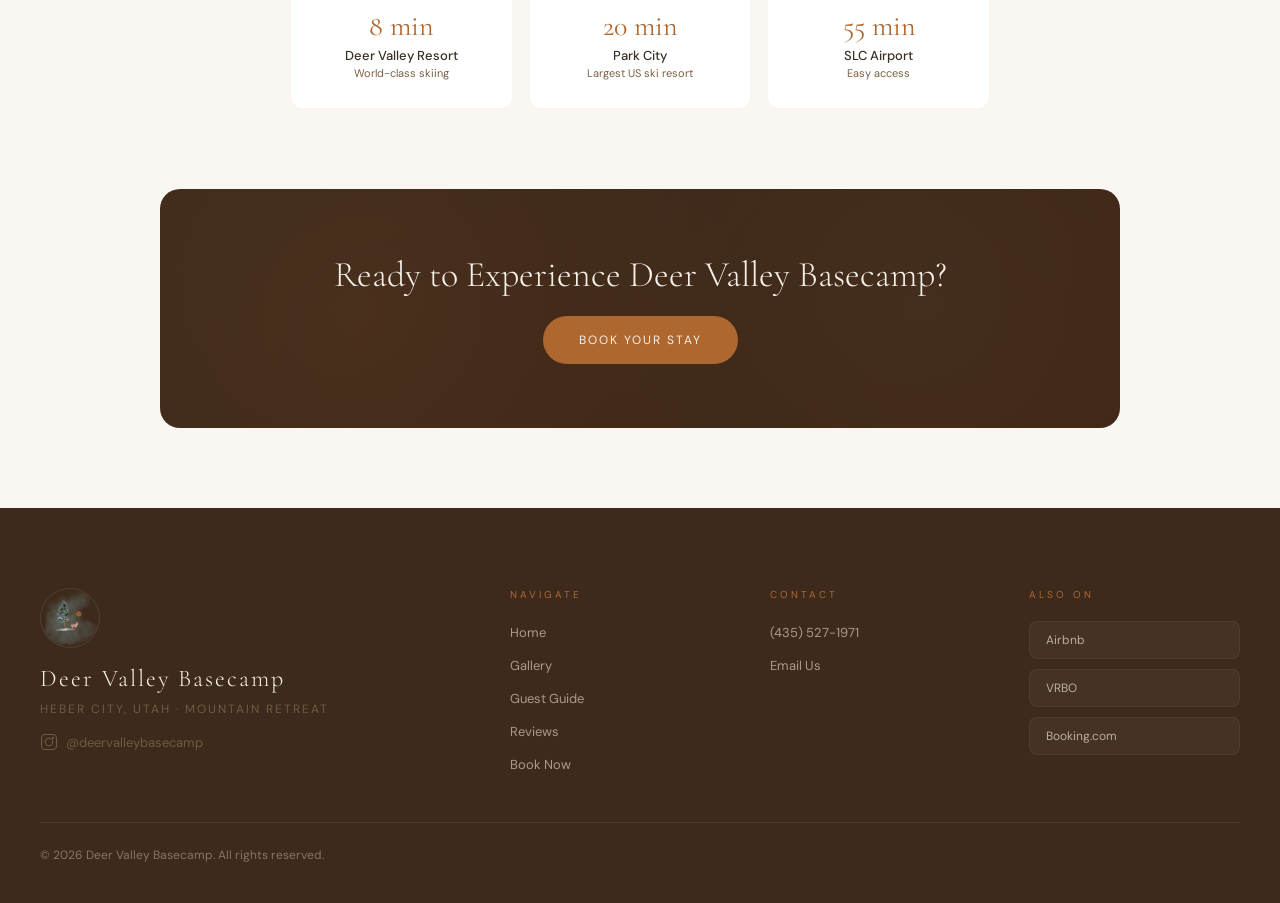
==== commit 9afe07b0: "Update photo break with living room interior — fireplace and mountain views Co-Authored-By: Claude O" ====
--- a/index.html
+++ b/index.html
@@ -344,7 +344,7 @@
 
 <!-- PHOTO BREAK -->
 <div class="photo-break fade-in">
-  <img src="images/photo-break-house.jpg" alt="Deer Valley Basecamp exterior at twilight" loading="lazy" style="object-position: center 60%;">
+  <img src="images/photo-break-house.jpg" alt="Deer Valley Basecamp living room with fireplace and mountain views" loading="lazy">
   <div class="photo-break-overlay">
     <div class="photo-break-text">Where Every Season Tells a Story</div>
   </div>
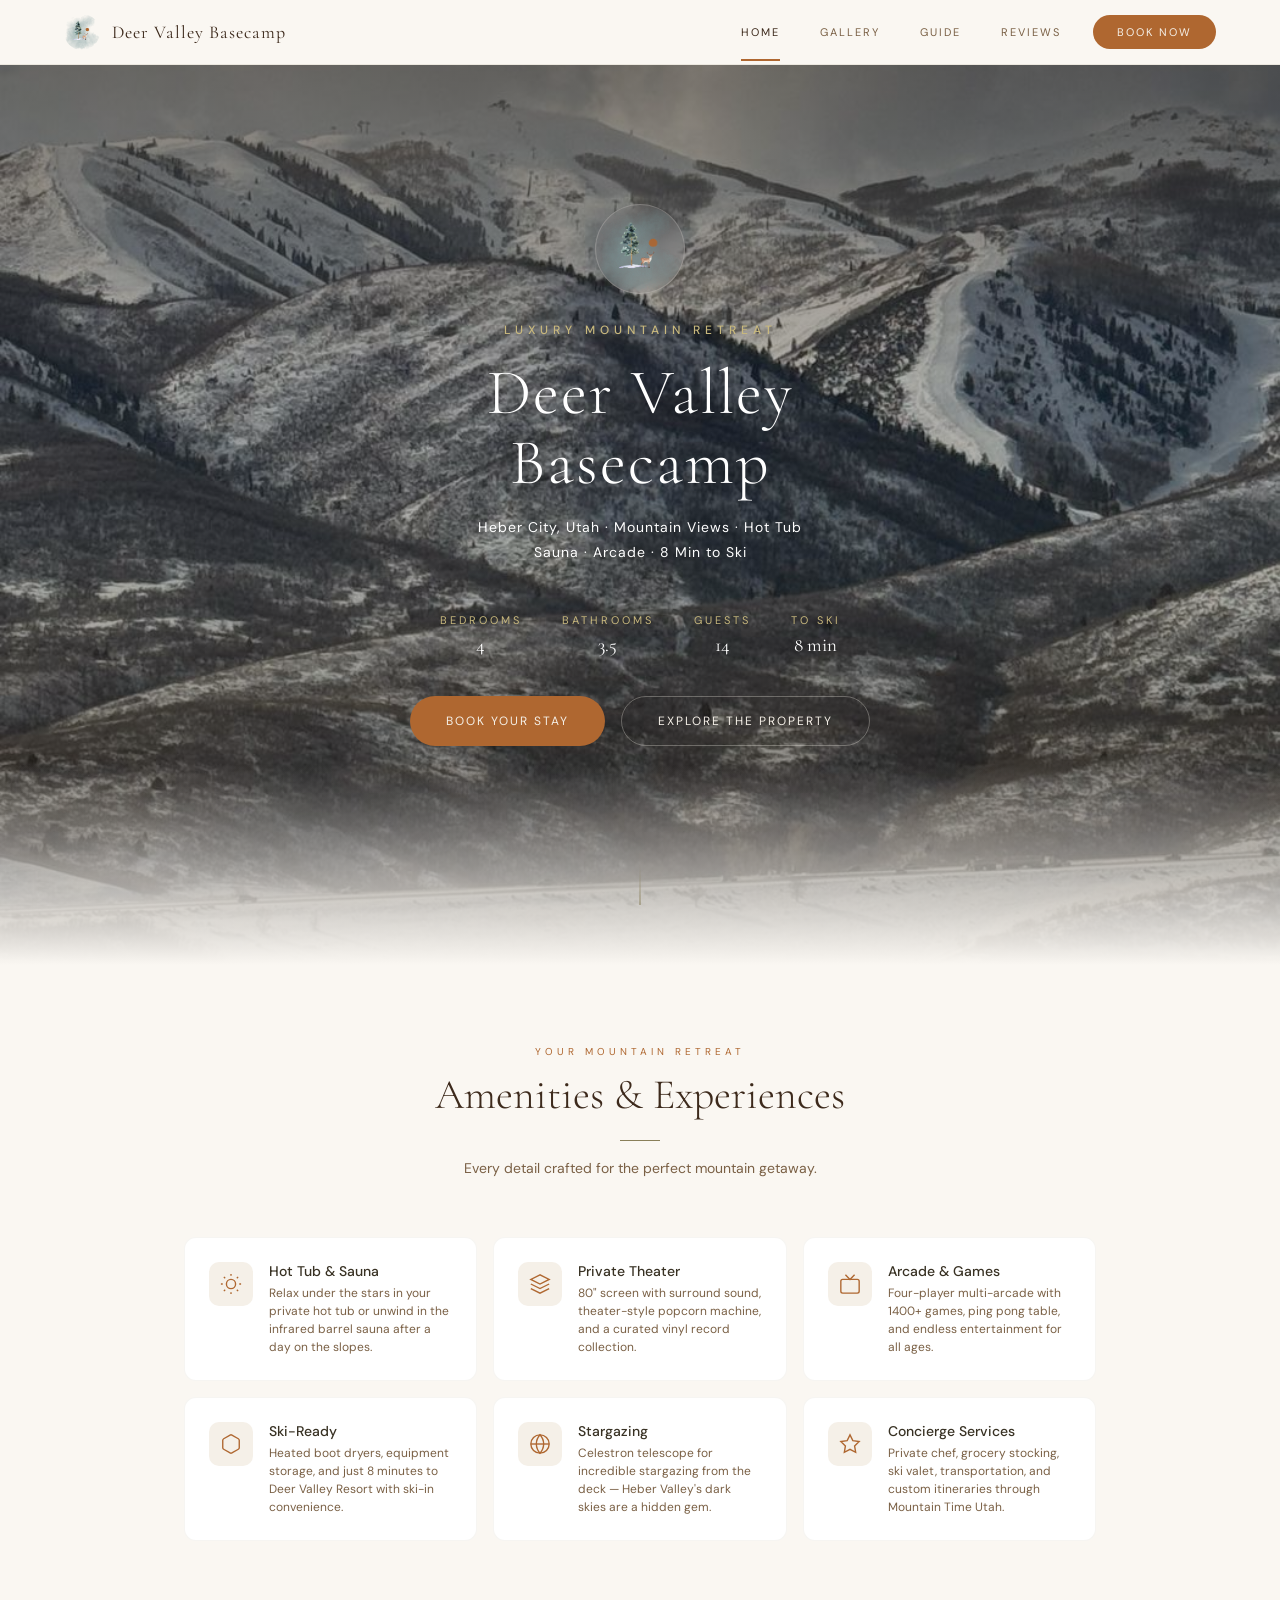
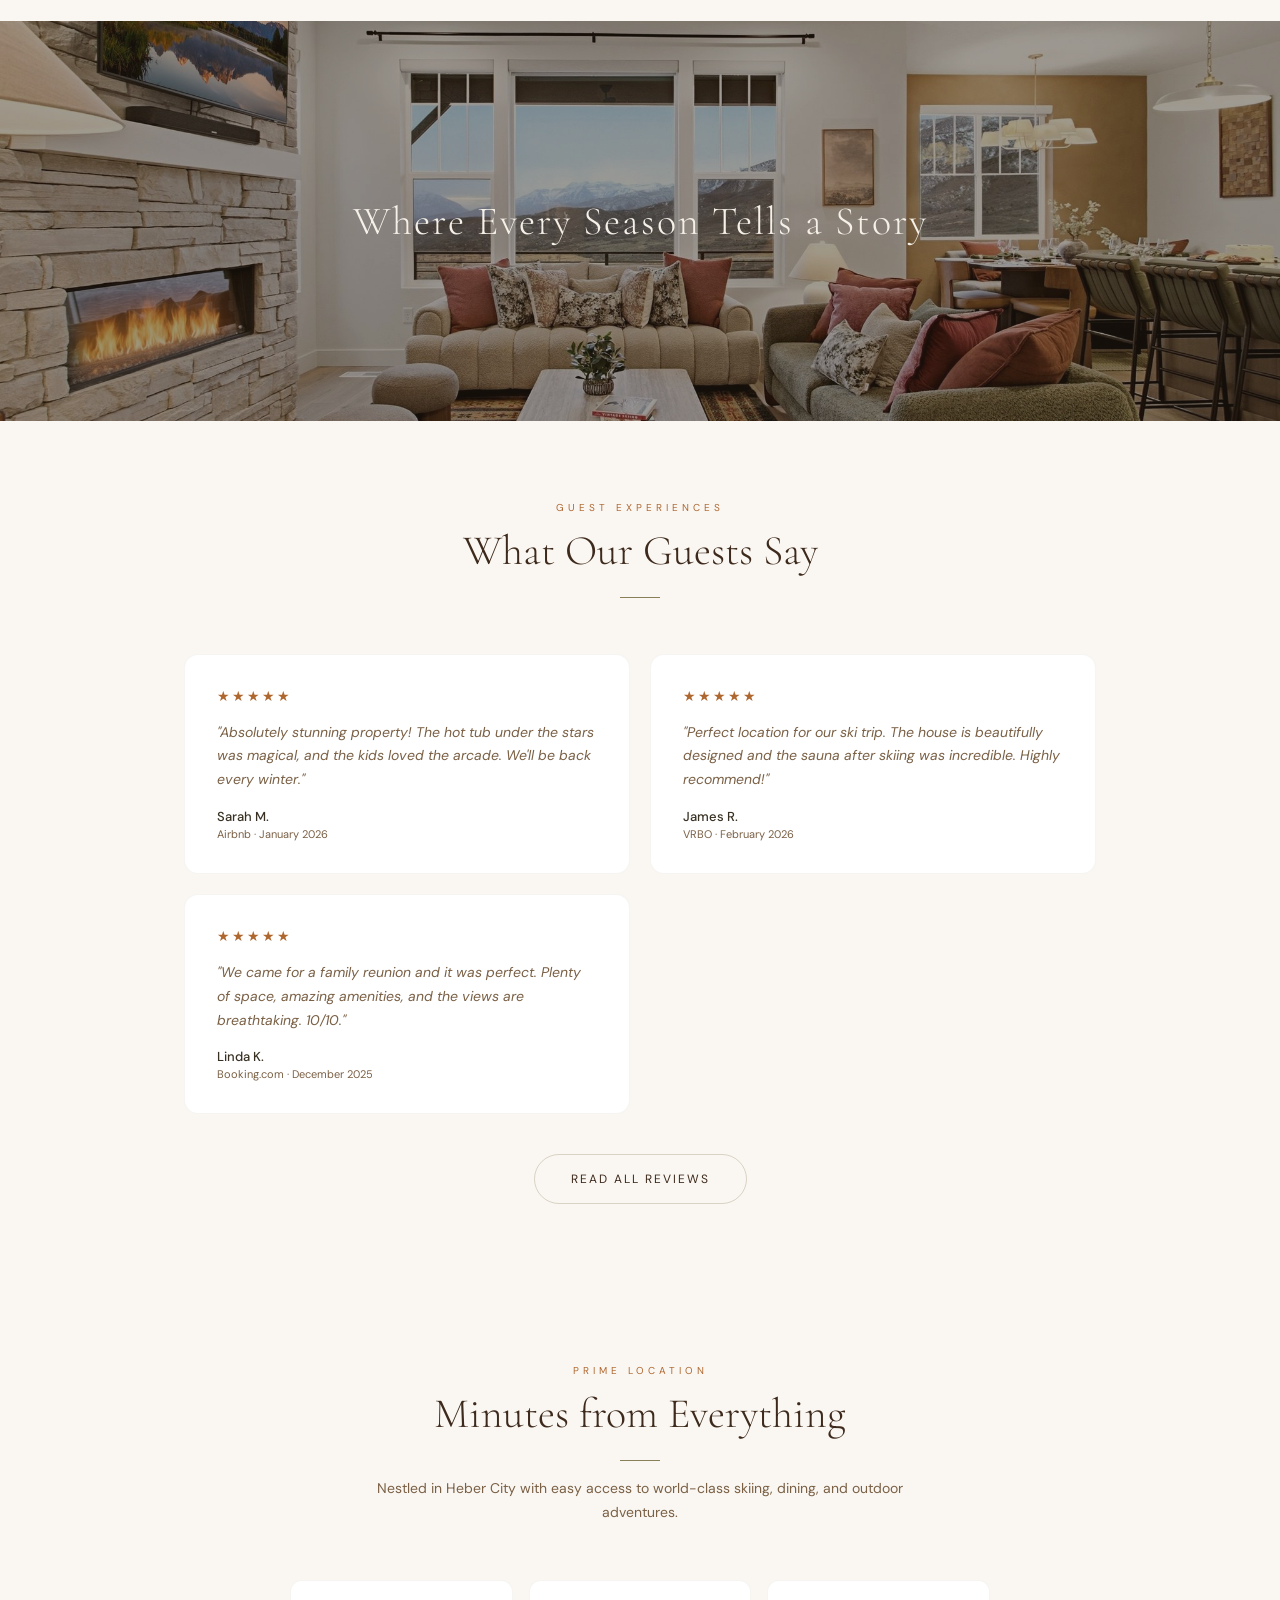
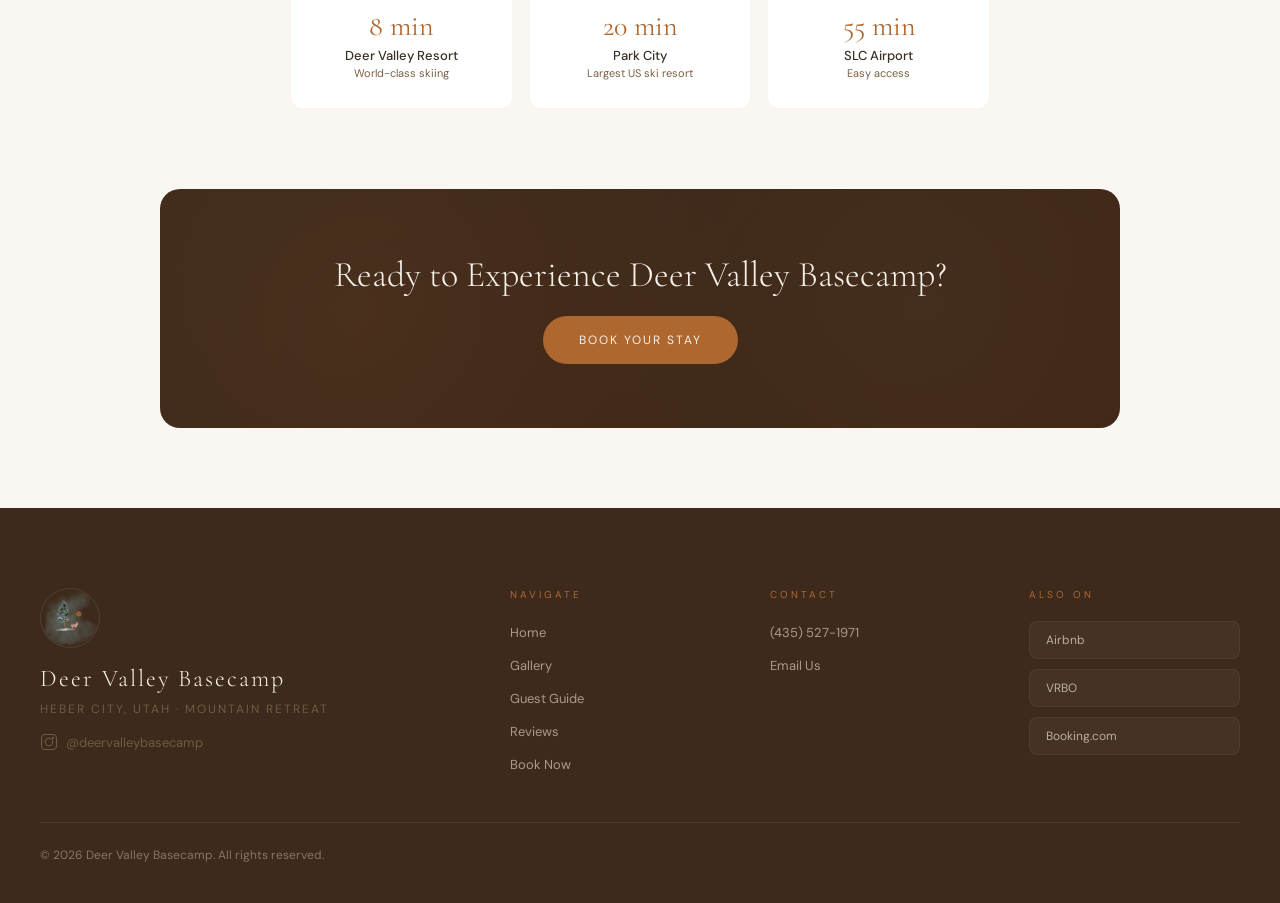
==== commit b54370fb: "Change bedrooms from 5 to 4 Co-Authored-By: Claude Opus 4.6 <noreply@anthropic.com>" ====
--- a/index.html
+++ b/index.html
@@ -4,7 +4,7 @@
 <meta charset="UTF-8">
 <meta name="viewport" content="width=device-width, initial-scale=1.0">
 <title>Deer Valley Basecamp — Luxury Mountain Retreat</title>
-<meta name="description" content="Luxury mountain retreat in Heber City, Utah. 5 bedrooms, hot tub, sauna, private theater, and arcade — minutes from Deer Valley and Park City skiing.">
+<meta name="description" content="Luxury mountain retreat in Heber City, Utah. 4 bedrooms, hot tub, sauna, private theater, and arcade — minutes from Deer Valley and Park City skiing.">
 <meta property="og:title" content="Deer Valley Basecamp — Luxury Mountain Retreat">
 <meta property="og:description" content="Your luxury mountain escape in Heber City, Utah. Book direct for the best rates.">
 <meta property="og:image" content="images/hero.jpg">
@@ -253,7 +253,7 @@
     <div class="hero-meta">
       <div class="hero-meta-item">
         <div class="hero-meta-label">Bedrooms</div>
-        <div class="hero-meta-value">5</div>
+        <div class="hero-meta-value">4</div>
       </div>
       <div class="hero-meta-item">
         <div class="hero-meta-label">Bathrooms</div>
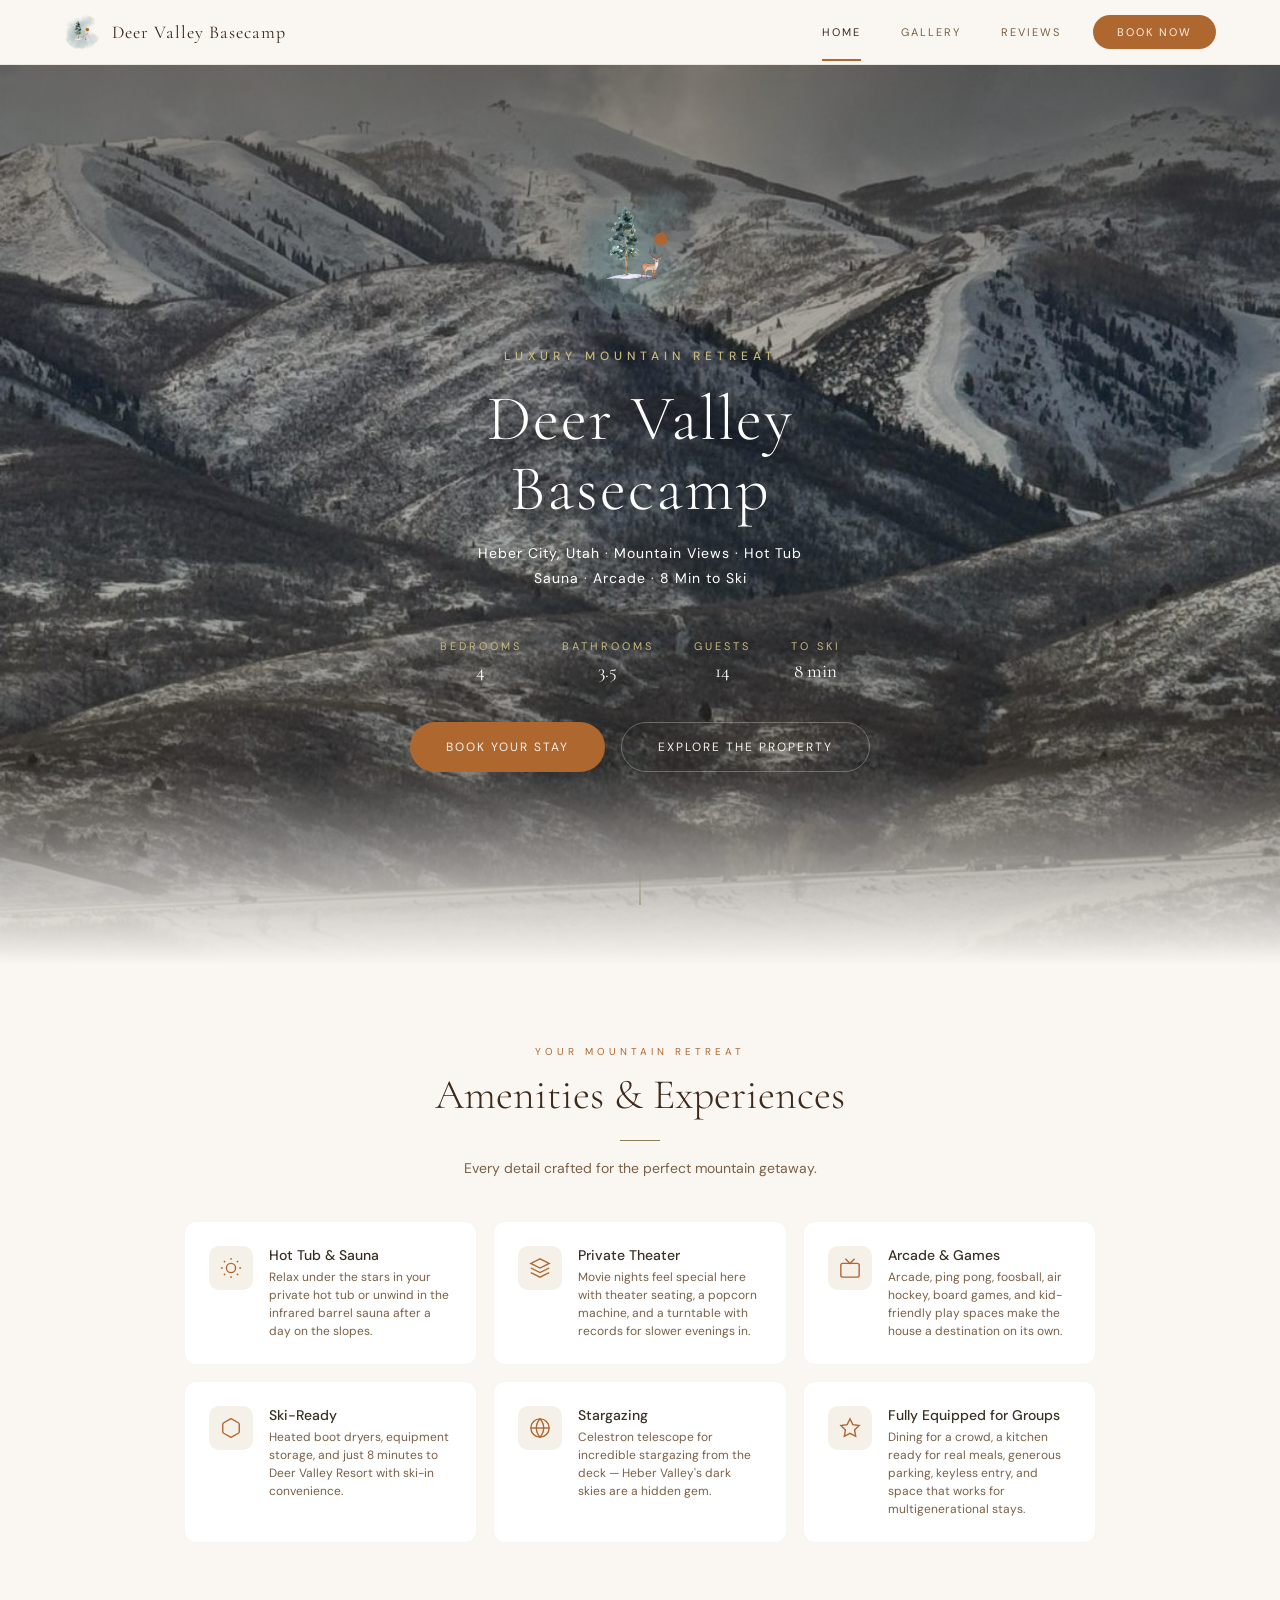
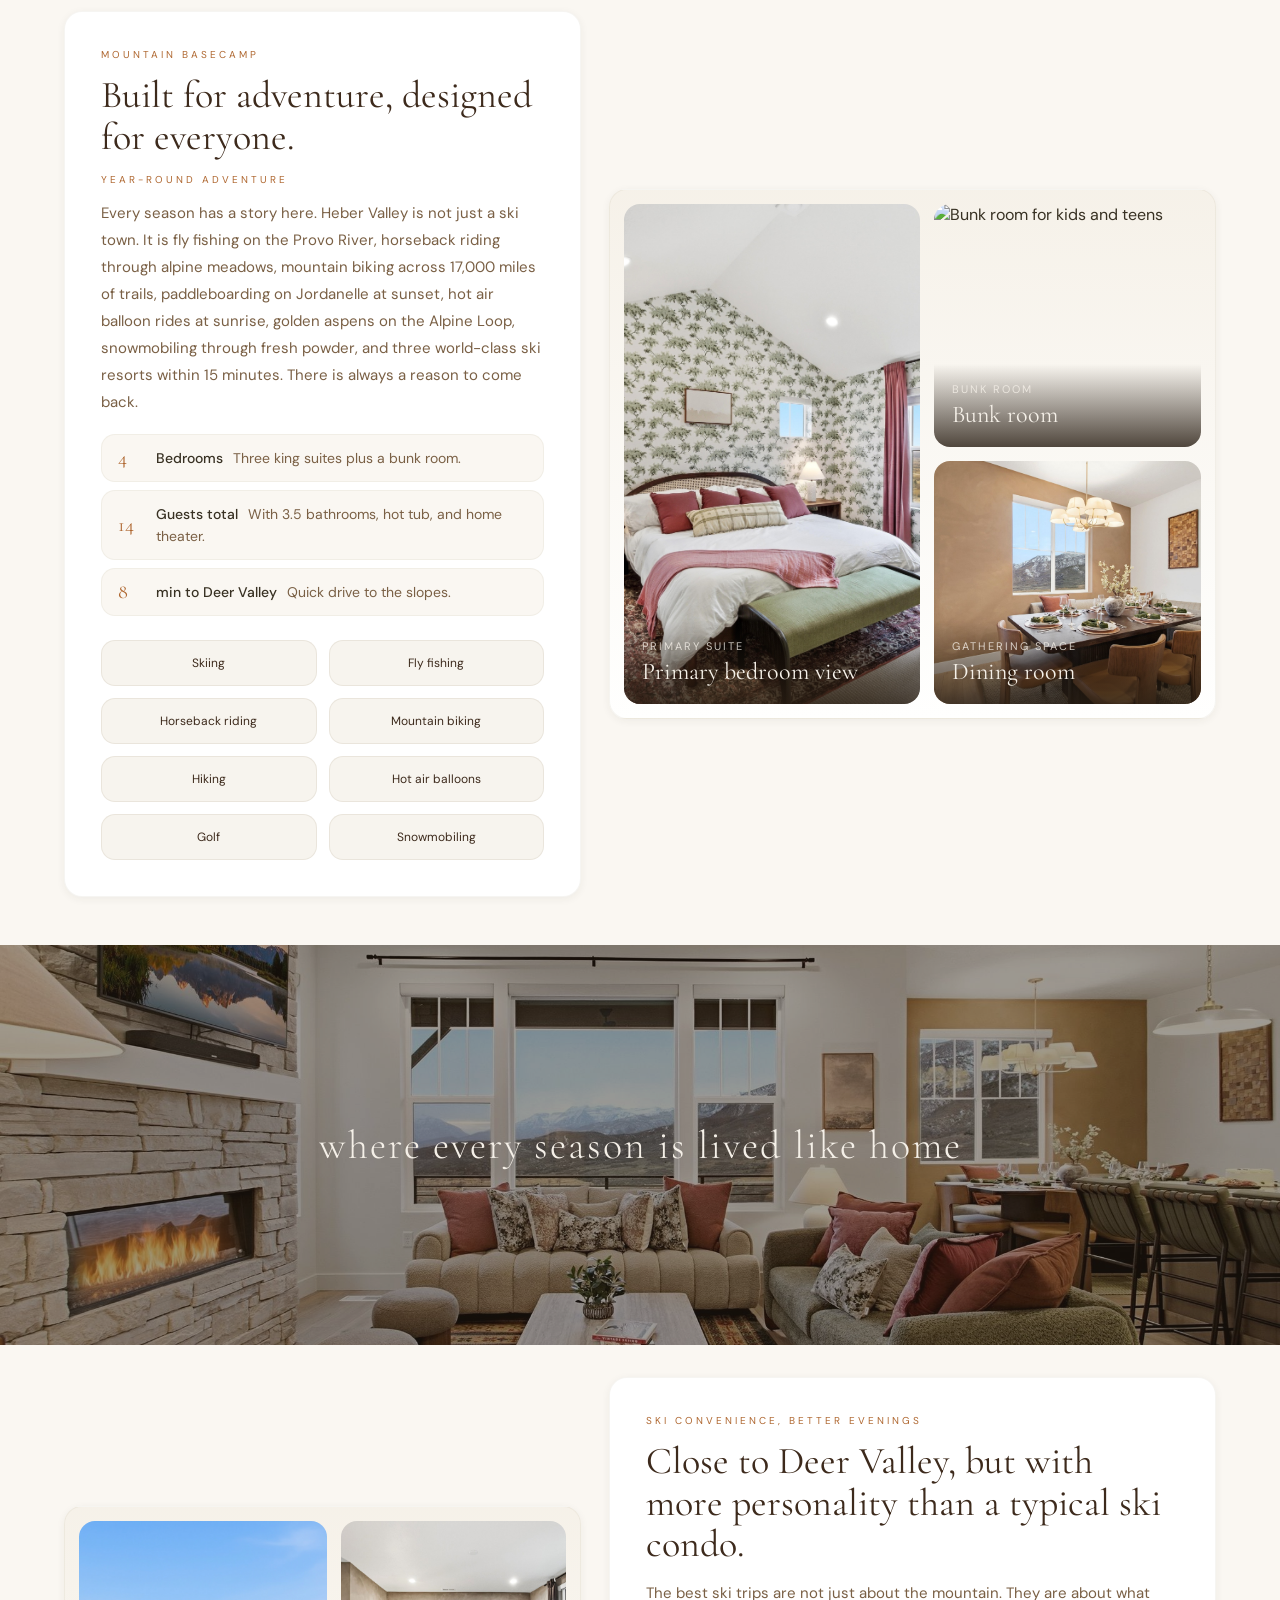
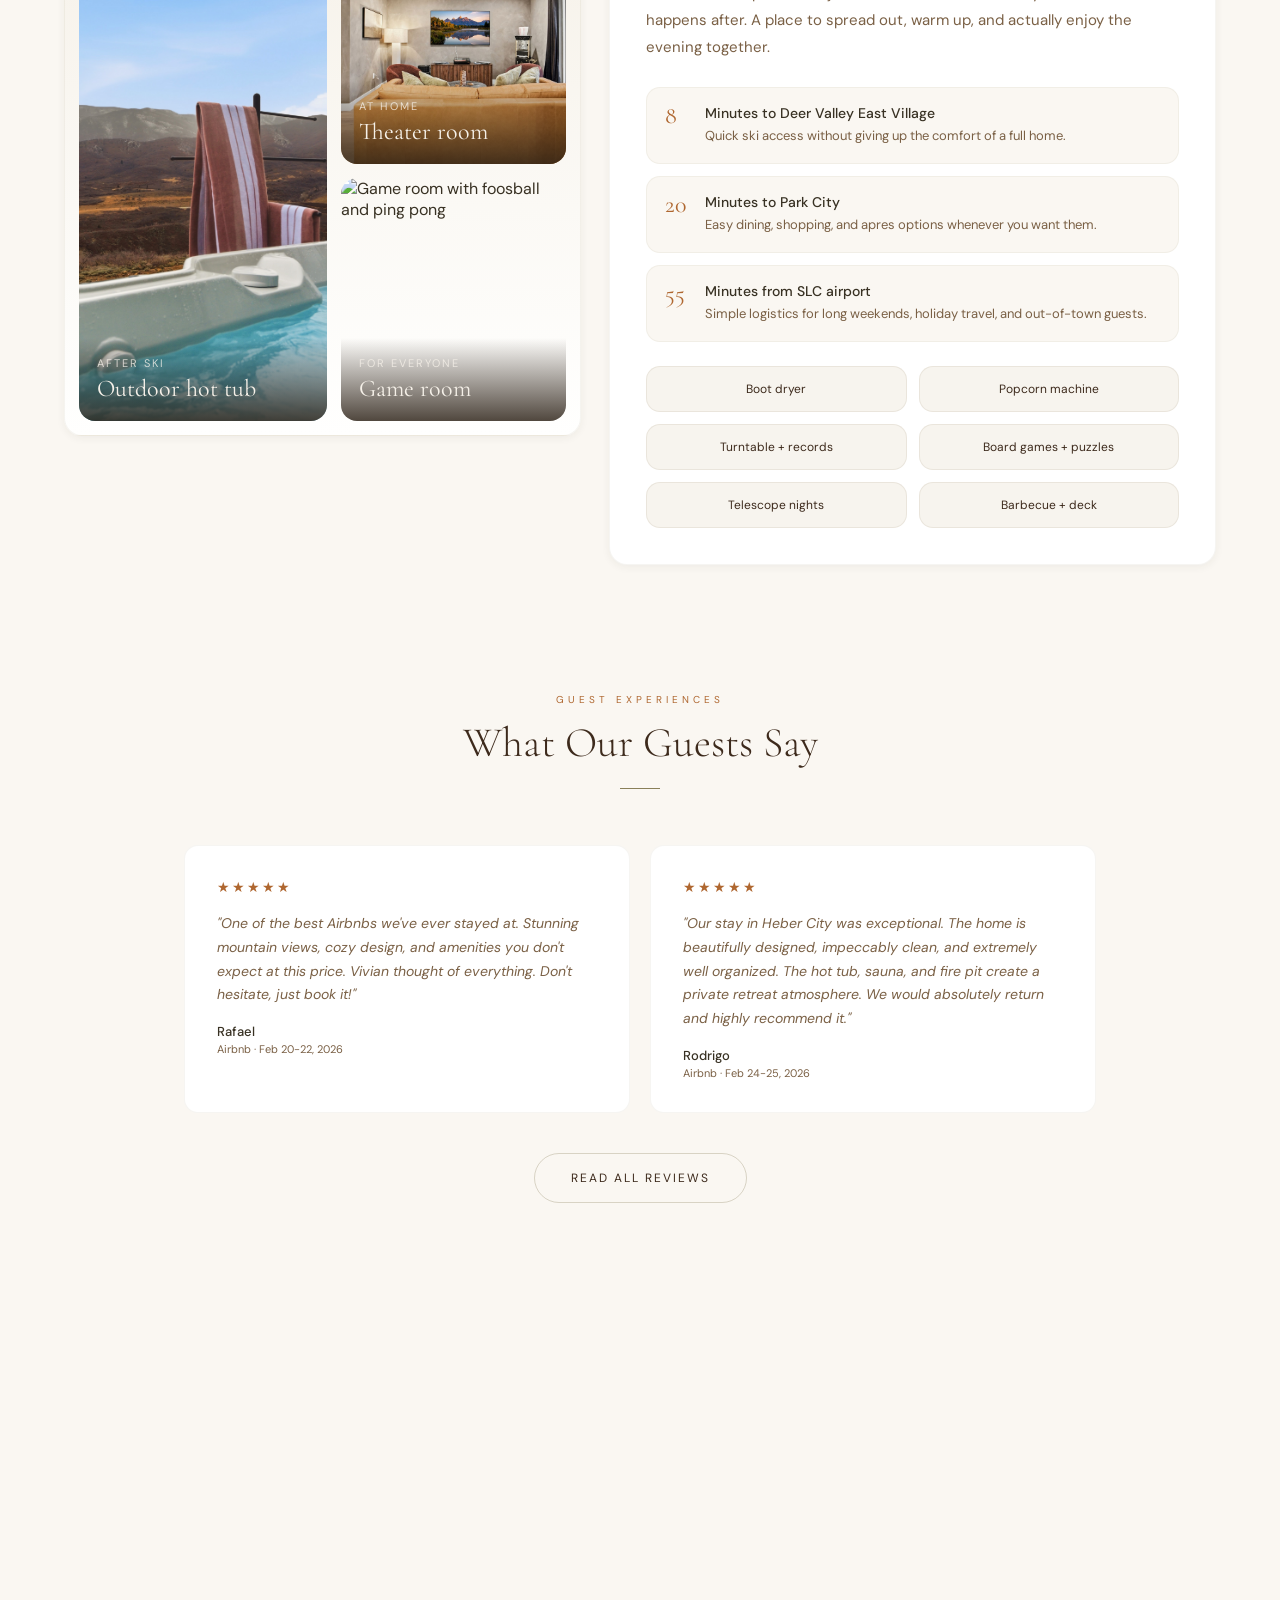
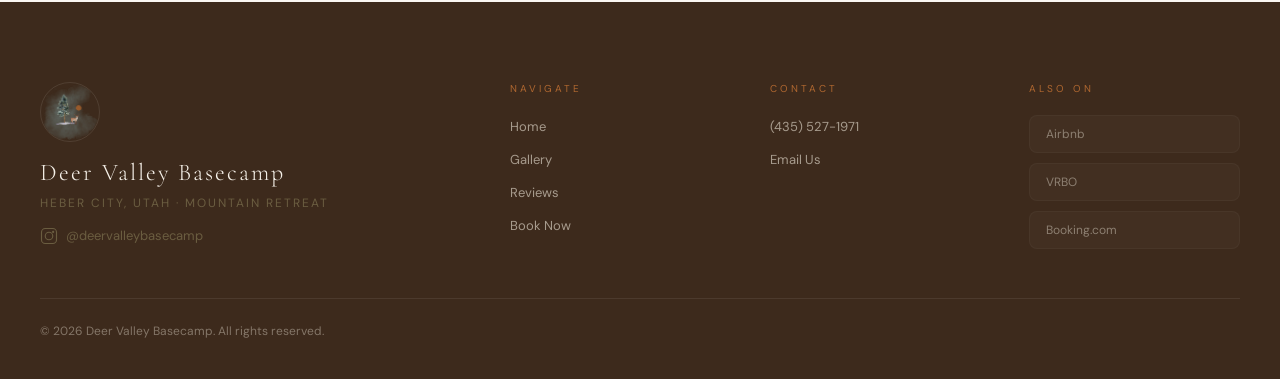
==== commit 11284566: "Deer Valley website from ChatGPT" ====
--- a/index.html
+++ b/index.html
@@ -154,46 +154,205 @@
     margin-top: 2px;
   }
 
-  /* Location grid */
-  .location-grid {
+  /* Section rhythm overrides (home only) */
+  section.section-rhythm-tight {
+    padding-top: 48px;
+    padding-bottom: 48px;
+  }
+
+  section.section-rhythm-tight-top {
+    padding-top: 32px;
+  }
+
+  section.section-rhythm-tight-bottom {
+    padding-bottom: 36px;
+  }
+
+  .section-header.section-header--compact {
+    margin-bottom: 40px;
+  }
+
+  /* Visual feature sections */
+  .feature-showcase {
     display: grid;
-    grid-template-columns: repeat(auto-fill, minmax(200px, 1fr));
-    gap: 16px;
-    max-width: 700px;
-    margin: 0 auto;
-  }
-
-  .location-card {
-    text-align: center;
-    padding: 28px 20px;
+    grid-template-columns: 0.92fr 1.08fr;
+    gap: 28px;
+    align-items: center;
+  }
+
+  .feature-copy-panel,
+  .feature-mosaic {
     background: white;
-    border-radius: 12px;
+    border-radius: 18px;
     border: 1px solid rgba(137,127,89,0.08);
-    transition: all 0.3s ease;
-  }
-
-  .location-card:hover {
-    box-shadow: 0 4px 20px rgba(56,49,35,0.06);
-  }
-
-  .location-time {
+    box-shadow: var(--shadow-sm);
+  }
+
+  .feature-copy-panel {
+    padding: 36px;
+  }
+
+  .feature-mosaic {
+    padding: 14px;
+    display: grid;
+    grid-template-columns: 1.05fr 0.95fr;
+    gap: 14px;
+    background: linear-gradient(180deg, rgba(245,240,232,0.92), rgba(255,255,255,0.92));
+  }
+
+  .feature-kicker {
+    font-size: 10px;
+    letter-spacing: 3px;
+    text-transform: uppercase;
+    color: var(--copper);
+    margin-bottom: 14px;
+  }
+
+  .feature-title {
     font-family: 'Cormorant Garamond', serif;
-    font-size: 28px;
+    font-size: clamp(26px, 4vw, 38px);
     font-weight: 400;
+    line-height: 1.1;
+    color: var(--brown-deep);
+    margin-bottom: 14px;
+  }
+
+  .feature-copy {
+    font-size: 15px;
+    line-height: 1.8;
+    color: var(--brown-med);
+  }
+
+  .compact-points {
+    display: grid;
+    gap: 12px;
+    margin-top: 26px;
+  }
+
+  .compact-point {
+    display: flex;
+    gap: 12px;
+    align-items: flex-start;
+    padding: 16px 18px;
+    border-radius: 14px;
+    background: var(--cream-light);
+    border: 1px solid rgba(137,127,89,0.08);
+  }
+
+  .compact-point-number {
+    font-family: 'Cormorant Garamond', serif;
+    font-size: 24px;
+    line-height: 1;
     color: var(--copper);
-    margin-bottom: 4px;
-  }
-
-  .location-name {
-    font-size: 13px;
+    min-width: 28px;
+  }
+
+  .compact-point-title {
+    font-size: 14px;
     font-weight: 500;
     color: var(--dark);
-  }
-
-  .location-sub {
+    margin-bottom: 4px;
+  }
+
+  .compact-point-copy {
+    font-size: 13px;
+    color: var(--brown-med);
+    line-height: 1.6;
+  }
+
+  .compact-points.compact-points--summary {
+    gap: 8px;
+    margin-top: 18px;
+  }
+
+  .compact-points.compact-points--summary .compact-point {
+    align-items: center;
+    padding: 12px 16px;
+    gap: 10px;
+  }
+
+  .compact-points.compact-points--summary .compact-point-number {
+    font-size: 20px;
+    min-width: 28px;
+  }
+
+  .compact-points.compact-points--summary .compact-point-title {
+    display: inline;
+    font-size: 14px;
+    margin: 0;
+  }
+
+  .compact-points.compact-points--summary .compact-point-copy {
+    display: inline;
+    font-size: 14px;
+    line-height: 1.5;
+    margin-left: 6px;
+  }
+
+  .mosaic-lead {
+    position: relative;
+    min-height: 500px;
+    border-radius: 16px;
+    overflow: hidden;
+  }
+
+  .mosaic-lead img,
+  .mosaic-card img {
+    width: 100%;
+    height: 100%;
+    object-fit: cover;
+    display: block;
+  }
+
+  .mosaic-stack {
+    display: grid;
+    gap: 14px;
+  }
+
+  .mosaic-card {
+    position: relative;
+    min-height: 242px;
+    border-radius: 16px;
+    overflow: hidden;
+  }
+
+  .mosaic-overlay {
+    position: absolute;
+    inset: auto 0 0 0;
+    padding: 18px;
+    background: linear-gradient(180deg, transparent, rgba(42,31,20,0.82));
+    color: var(--cream);
+  }
+
+  .mosaic-label {
     font-size: 11px;
-    color: var(--brown-med);
-    margin-top: 2px;
+    letter-spacing: 2px;
+    text-transform: uppercase;
+    color: rgba(245,240,232,0.8);
+    margin-bottom: 4px;
+  }
+
+  .mosaic-title {
+    font-family: 'Cormorant Garamond', serif;
+    font-size: 24px;
+    color: var(--cream);
+  }
+
+  .icon-pills {
+    display: grid;
+    grid-template-columns: repeat(2, minmax(0, 1fr));
+    gap: 12px;
+    margin-top: 24px;
+  }
+
+  .icon-pill {
+    padding: 14px 16px;
+    border-radius: 14px;
+    background: rgba(245,240,232,0.75);
+    border: 1px solid rgba(137,127,89,0.12);
+    font-size: 12px;
+    color: var(--brown-deep);
+    text-align: center;
   }
 
   /* CTA banner */
@@ -232,6 +391,21 @@
 
   @media (max-width: 640px) {
     .highlights-grid { grid-template-columns: 1fr; }
+    section.section-rhythm-tight {
+      padding-top: 40px;
+      padding-bottom: 40px;
+    }
+    section.section-rhythm-tight-top {
+      padding-top: 26px;
+    }
+    section.section-rhythm-tight-bottom {
+      padding-bottom: 28px;
+    }
+    .feature-showcase { grid-template-columns: 1fr; }
+    .feature-copy-panel { padding: 24px; }
+    .feature-mosaic { grid-template-columns: 1fr; }
+    .mosaic-lead, .mosaic-card { min-height: 220px; }
+    .icon-pills { grid-template-columns: 1fr; }
     .photo-break { height: 280px; }
     .cta-banner { padding: 48px 24px; margin: 0 16px 60px; }
   }
@@ -277,8 +451,8 @@
 </div>
 
 <!-- PROPERTY HIGHLIGHTS -->
-<section>
-  <div class="section-header fade-in">
+<section class="section-rhythm-tight-bottom">
+  <div class="section-header section-header--compact fade-in">
     <div class="section-tag">Your Mountain Retreat</div>
     <h2 class="section-title">Amenities & Experiences</h2>
     <div class="section-line"></div>
@@ -300,7 +474,7 @@
       </div>
       <div>
         <div class="highlight-name">Private Theater</div>
-        <div class="highlight-desc">80" screen with surround sound, theater-style popcorn machine, and a curated vinyl record collection.</div>
+        <div class="highlight-desc">Movie nights feel special here with theater seating, a popcorn machine, and a turntable with records for slower evenings in.</div>
       </div>
     </div>
     <div class="highlight-card fade-in">
@@ -309,7 +483,7 @@
       </div>
       <div>
         <div class="highlight-name">Arcade & Games</div>
-        <div class="highlight-desc">Four-player multi-arcade with 1400+ games, ping pong table, and endless entertainment for all ages.</div>
+        <div class="highlight-desc">Arcade, ping pong, foosball, air hockey, board games, and kid-friendly play spaces make the house a destination on its own.</div>
       </div>
     </div>
     <div class="highlight-card fade-in">
@@ -335,8 +509,81 @@
         <svg viewBox="0 0 24 24"><polygon points="12 2 15.09 8.26 22 9.27 17 14.14 18.18 21.02 12 17.77 5.82 21.02 7 14.14 2 9.27 8.91 8.26 12 2"/></svg>
       </div>
       <div>
-        <div class="highlight-name">Concierge Services</div>
-        <div class="highlight-desc">Private chef, grocery stocking, ski valet, transportation, and custom itineraries through Mountain Time Utah.</div>
+        <div class="highlight-name">Fully Equipped for Groups</div>
+        <div class="highlight-desc">Dining for a crowd, a kitchen ready for real meals, generous parking, keyless entry, and space that works for multigenerational stays.</div>
+      </div>
+    </div>
+  </div>
+</section>
+
+<!-- FAMILY + GROUPS -->
+<section class="section-rhythm-tight section-rhythm-tight-top wide">
+  <div class="feature-showcase">
+    <div class="feature-copy-panel fade-in">
+      <div class="feature-kicker">Mountain Basecamp</div>
+      <h2 class="feature-title">Built for adventure, designed for everyone.</h2>
+      <div class="feature-kicker">Year-Round Adventure</div>
+      <p class="feature-copy">Every season has a story here. Heber Valley is not just a ski town. It is fly fishing on the Provo River, horseback riding through alpine meadows, mountain biking across 17,000 miles of trails, paddleboarding on Jordanelle at sunset, hot air balloon rides at sunrise, golden aspens on the Alpine Loop, snowmobiling through fresh powder, and three world-class ski resorts within 15 minutes. There is always a reason to come back.</p>
+
+      <div class="compact-points compact-points--summary">
+        <div class="compact-point">
+          <div class="compact-point-number">4</div>
+          <div>
+            <div class="compact-point-title">Bedrooms</div>
+            <div class="compact-point-copy">Three king suites plus a bunk room.</div>
+          </div>
+        </div>
+        <div class="compact-point">
+          <div class="compact-point-number">14</div>
+          <div>
+            <div class="compact-point-title">Guests total</div>
+            <div class="compact-point-copy">With 3.5 bathrooms, hot tub, and home theater.</div>
+          </div>
+        </div>
+        <div class="compact-point">
+          <div class="compact-point-number">8</div>
+          <div>
+            <div class="compact-point-title">min to Deer Valley</div>
+            <div class="compact-point-copy">Quick drive to the slopes.</div>
+          </div>
+        </div>
+      </div>
+
+      <div class="icon-pills">
+        <div class="icon-pill">Skiing</div>
+        <div class="icon-pill">Fly fishing</div>
+        <div class="icon-pill">Horseback riding</div>
+        <div class="icon-pill">Mountain biking</div>
+        <div class="icon-pill">Hiking</div>
+        <div class="icon-pill">Hot air balloons</div>
+        <div class="icon-pill">Golf</div>
+        <div class="icon-pill">Snowmobiling</div>
+      </div>
+    </div>
+
+    <div class="feature-mosaic fade-in">
+      <div class="mosaic-lead">
+        <img src="images/gallery/bedroom1-1.jpg" alt="Primary bedroom with mountain view" loading="lazy">
+        <div class="mosaic-overlay">
+          <div class="mosaic-label">Primary Suite</div>
+          <div class="mosaic-title">Primary bedroom view</div>
+        </div>
+      </div>
+      <div class="mosaic-stack">
+        <div class="mosaic-card">
+          <img src="images/gallery/bedroom3-1.jpg" alt="Bunk room for kids and teens" loading="lazy">
+          <div class="mosaic-overlay">
+            <div class="mosaic-label">Bunk Room</div>
+            <div class="mosaic-title">Bunk room</div>
+          </div>
+        </div>
+        <div class="mosaic-card">
+          <img src="images/gallery/dining-1.jpg" alt="Dining table with mountain views" loading="lazy">
+          <div class="mosaic-overlay">
+            <div class="mosaic-label">Gathering Space</div>
+            <div class="mosaic-title">Dining room</div>
+          </div>
+        </div>
       </div>
     </div>
   </div>
@@ -346,9 +593,79 @@
 <div class="photo-break fade-in">
   <img src="images/photo-break-house.jpg" alt="Deer Valley Basecamp living room with fireplace and mountain views" loading="lazy">
   <div class="photo-break-overlay">
-    <div class="photo-break-text">Where Every Season Tells a Story</div>
+    <div class="photo-break-text">where every season is lived like home</div>
   </div>
 </div>
+
+<!-- SKI + STAY EXPERIENCE -->
+<section class="section-rhythm-tight section-rhythm-tight-top wide">
+  <div class="feature-showcase">
+    <div class="feature-mosaic fade-in">
+      <div class="mosaic-lead">
+        <img src="images/gallery/outdoor-hottub.jpg" alt="Outdoor hot tub at Deer Valley Basecamp" loading="lazy">
+        <div class="mosaic-overlay">
+          <div class="mosaic-label">After Ski</div>
+          <div class="mosaic-title">Outdoor hot tub</div>
+        </div>
+      </div>
+      <div class="mosaic-stack">
+        <div class="mosaic-card">
+          <img src="images/gallery/theater-2.jpg" alt="Theater room with popcorn machine" loading="lazy">
+          <div class="mosaic-overlay">
+            <div class="mosaic-label">At Home</div>
+            <div class="mosaic-title">Theater room</div>
+          </div>
+        </div>
+        <div class="mosaic-card">
+          <img src="images/gallery/gameroom-1.jpg" alt="Game room with foosball and ping pong" loading="lazy">
+          <div class="mosaic-overlay">
+            <div class="mosaic-label">For Everyone</div>
+            <div class="mosaic-title">Game room</div>
+          </div>
+        </div>
+      </div>
+    </div>
+
+    <div class="feature-copy-panel fade-in">
+      <div class="feature-kicker">Ski Convenience, Better Evenings</div>
+      <h2 class="feature-title">Close to Deer Valley, but with more personality than a typical ski condo.</h2>
+      <p class="feature-copy">The best ski trips are not just about the mountain. They are about what happens after. A place to spread out, warm up, and actually enjoy the evening together.</p>
+
+      <div class="compact-points">
+        <div class="compact-point">
+          <div class="compact-point-number">8</div>
+          <div>
+            <div class="compact-point-title">Minutes to Deer Valley East Village</div>
+            <div class="compact-point-copy">Quick ski access without giving up the comfort of a full home.</div>
+          </div>
+        </div>
+        <div class="compact-point">
+          <div class="compact-point-number">20</div>
+          <div>
+            <div class="compact-point-title">Minutes to Park City</div>
+            <div class="compact-point-copy">Easy dining, shopping, and apres options whenever you want them.</div>
+          </div>
+        </div>
+        <div class="compact-point">
+          <div class="compact-point-number">55</div>
+          <div>
+            <div class="compact-point-title">Minutes from SLC airport</div>
+            <div class="compact-point-copy">Simple logistics for long weekends, holiday travel, and out-of-town guests.</div>
+          </div>
+        </div>
+      </div>
+
+      <div class="icon-pills">
+        <div class="icon-pill">Boot dryer</div>
+        <div class="icon-pill">Popcorn machine</div>
+        <div class="icon-pill">Turntable + records</div>
+        <div class="icon-pill">Board games + puzzles</div>
+        <div class="icon-pill">Telescope nights</div>
+        <div class="icon-pill">Barbecue + deck</div>
+      </div>
+    </div>
+  </div>
+</section>
 
 <!-- TESTIMONIALS PREVIEW -->
 <section>
@@ -360,52 +677,19 @@
   <div class="testimonials-grid">
     <div class="testimonial-card fade-in">
       <div class="testimonial-stars">★★★★★</div>
-      <p class="testimonial-text">"Absolutely stunning property! The hot tub under the stars was magical, and the kids loved the arcade. We'll be back every winter."</p>
-      <div class="testimonial-author">Sarah M.</div>
-      <div class="testimonial-platform">Airbnb · January 2026</div>
+      <p class="testimonial-text">"One of the best Airbnbs we've ever stayed at. Stunning mountain views, cozy design, and amenities you don't expect at this price. Vivian thought of everything. Don't hesitate, just book it!"</p>
+      <div class="testimonial-author">Rafael</div>
+      <div class="testimonial-platform">Airbnb · Feb 20-22, 2026</div>
     </div>
     <div class="testimonial-card fade-in">
       <div class="testimonial-stars">★★★★★</div>
-      <p class="testimonial-text">"Perfect location for our ski trip. The house is beautifully designed and the sauna after skiing was incredible. Highly recommend!"</p>
-      <div class="testimonial-author">James R.</div>
-      <div class="testimonial-platform">VRBO · February 2026</div>
-    </div>
-    <div class="testimonial-card fade-in">
-      <div class="testimonial-stars">★★★★★</div>
-      <p class="testimonial-text">"We came for a family reunion and it was perfect. Plenty of space, amazing amenities, and the views are breathtaking. 10/10."</p>
-      <div class="testimonial-author">Linda K.</div>
-      <div class="testimonial-platform">Booking.com · December 2025</div>
+      <p class="testimonial-text">"Our stay in Heber City was exceptional. The home is beautifully designed, impeccably clean, and extremely well organized. The hot tub, sauna, and fire pit create a private retreat atmosphere. We would absolutely return and highly recommend it."</p>
+      <div class="testimonial-author">Rodrigo</div>
+      <div class="testimonial-platform">Airbnb · Feb 24-25, 2026</div>
     </div>
   </div>
   <div style="text-align: center; margin-top: 40px;" class="fade-in">
     <a href="reviews.html" class="btn btn--dark-outline">Read All Reviews</a>
-  </div>
-</section>
-
-<!-- LOCATION -->
-<section>
-  <div class="section-header fade-in">
-    <div class="section-tag">Prime Location</div>
-    <h2 class="section-title">Minutes from Everything</h2>
-    <div class="section-line"></div>
-    <p class="section-desc">Nestled in Heber City with easy access to world-class skiing, dining, and outdoor adventures.</p>
-  </div>
-  <div class="location-grid">
-    <div class="location-card fade-in">
-      <div class="location-time">8 min</div>
-      <div class="location-name">Deer Valley Resort</div>
-      <div class="location-sub">World-class skiing</div>
-    </div>
-    <div class="location-card fade-in">
-      <div class="location-time">20 min</div>
-      <div class="location-name">Park City</div>
-      <div class="location-sub">Largest US ski resort</div>
-    </div>
-    <div class="location-card fade-in">
-      <div class="location-time">55 min</div>
-      <div class="location-name">SLC Airport</div>
-      <div class="location-sub">Easy access</div>
-    </div>
   </div>
 </section>
 
@@ -419,6 +703,7 @@
 
 <div id="site-footer"></div>
 
+<script src="js/site-config.js" defer></script>
 <script src="js/components.js" defer></script>
 <script src="js/animations.js" defer></script>
 </body>
--- a/css/components.css
+++ b/css/components.css
@@ -25,6 +25,13 @@
   background: var(--caramel);
   transform: translateY(-2px);
   box-shadow: 0 8px 24px rgba(175,103,48,0.25);
+}
+
+.btn:disabled {
+  cursor: not-allowed;
+  opacity: 0.7;
+  transform: none;
+  box-shadow: none;
 }
 
 .btn--outline {
--- a/css/footer.css
+++ b/css/footer.css
@@ -126,6 +126,11 @@
   background: rgba(245,240,232,0.1);
 }
 
+.footer-platform-badge--disabled {
+  cursor: default;
+  opacity: 0.45;
+}
+
 /* Bottom bar */
 .footer-bottom {
   max-width: var(--max-width);
--- a/css/hero.css
+++ b/css/hero.css
@@ -52,23 +52,22 @@
 }
 
 .hero-logo {
-  width: 90px;
-  height: 90px;
+  width: 142px;
+  height: 142px;
   margin: 0 auto 28px;
   animation: fadeDown 1s ease-out 0.3s both;
   border-radius: 50%;
   overflow: hidden;
-  border: 1px solid rgba(245,240,232,0.2);
-  background: rgba(245,240,232,0.08);
-  backdrop-filter: blur(10px);
-  -webkit-backdrop-filter: blur(10px);
+  border: 1px solid rgba(245,240,232,0.04);
+  background: transparent;
+  box-shadow: 0 10px 28px rgba(0,0,0,0.1);
 }
 
 .hero-logo img {
   width: 100%;
   height: 100%;
   object-fit: cover;
-  opacity: 0.9;
+  opacity: 0.93;
 }
 
 .hero-label {
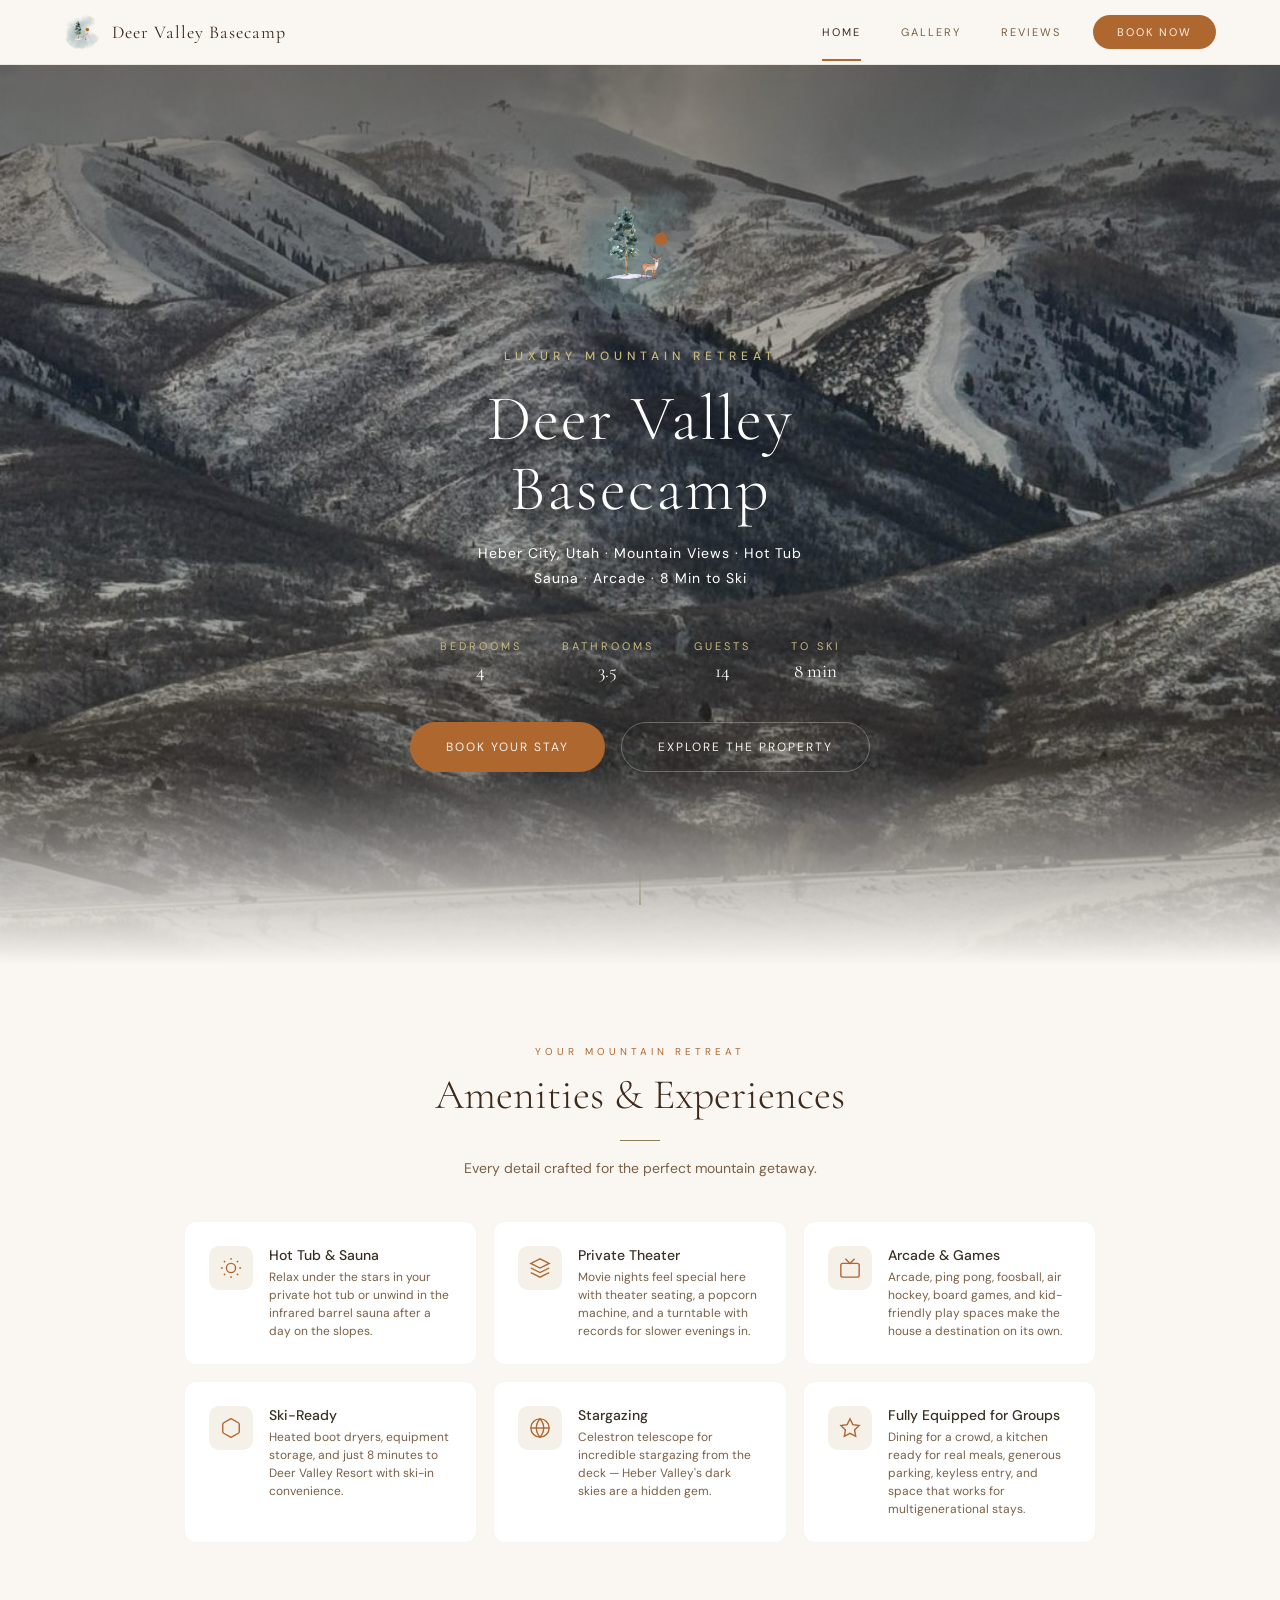
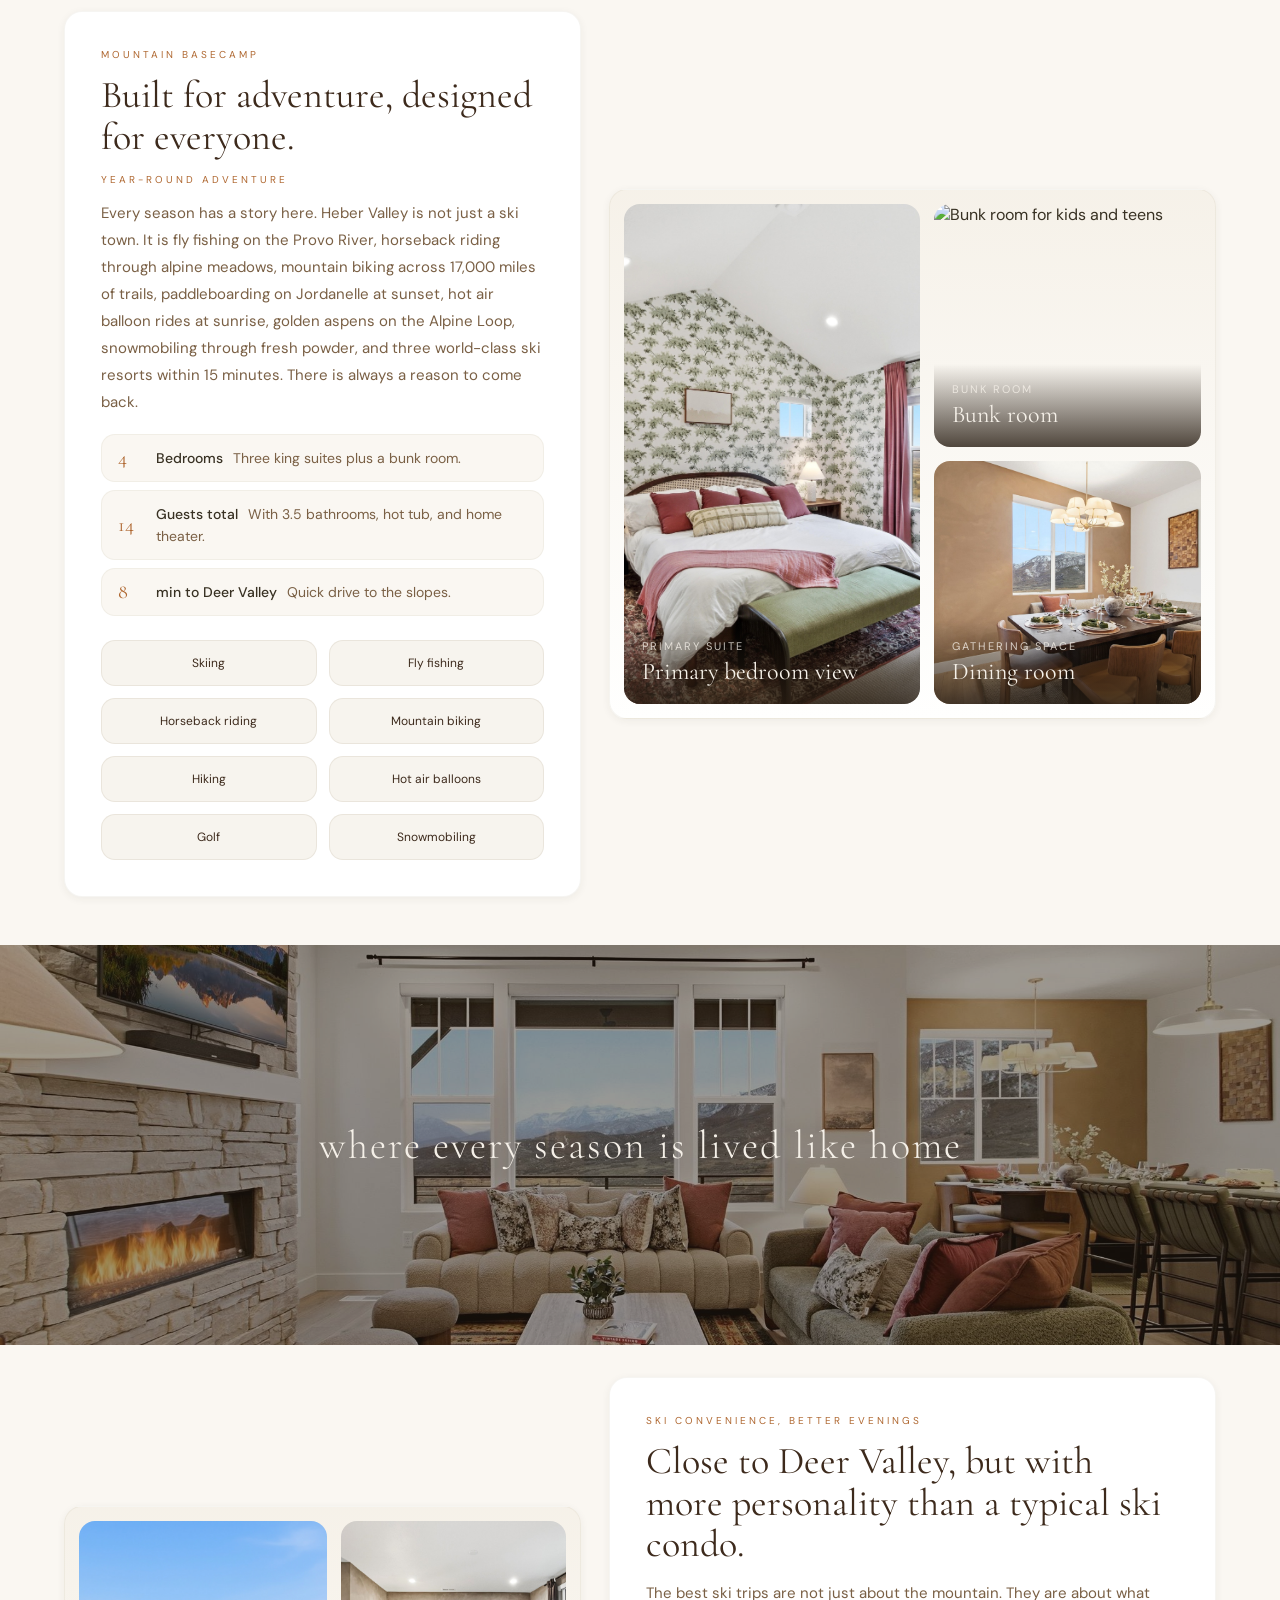
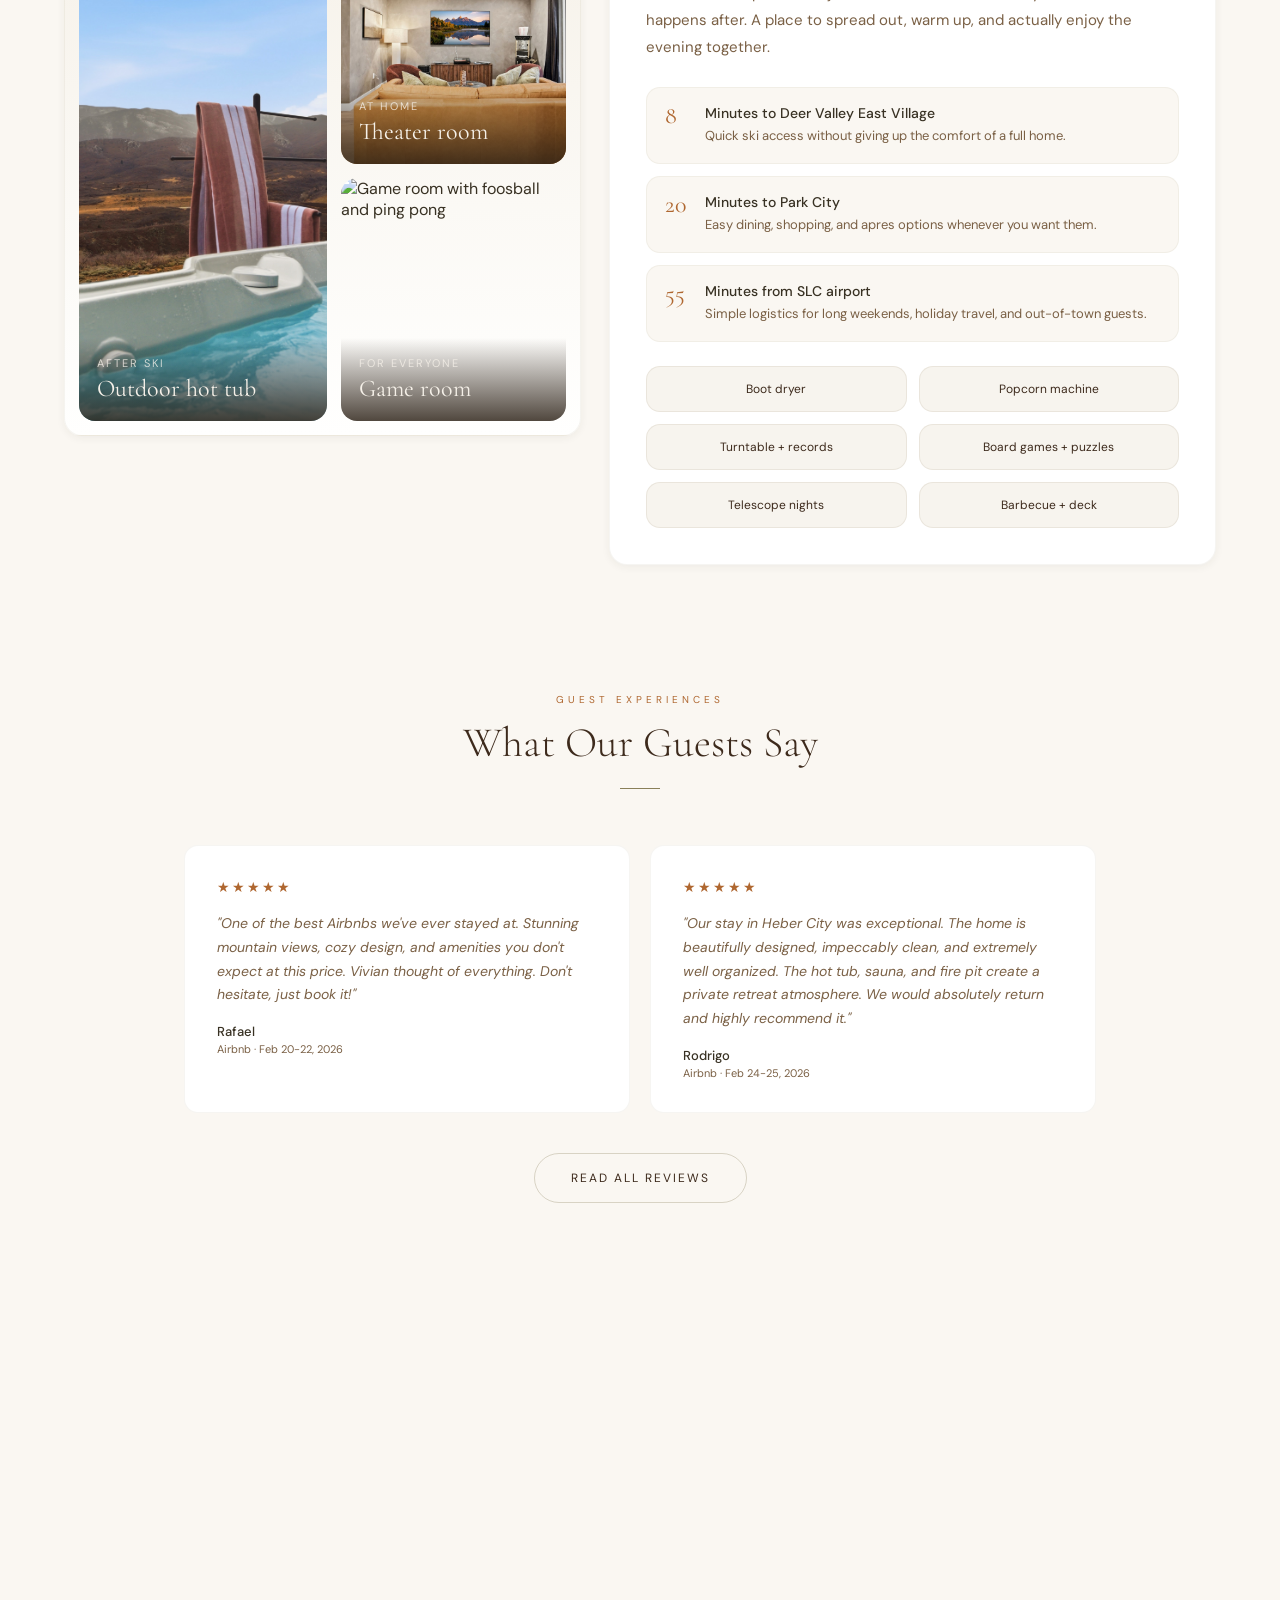
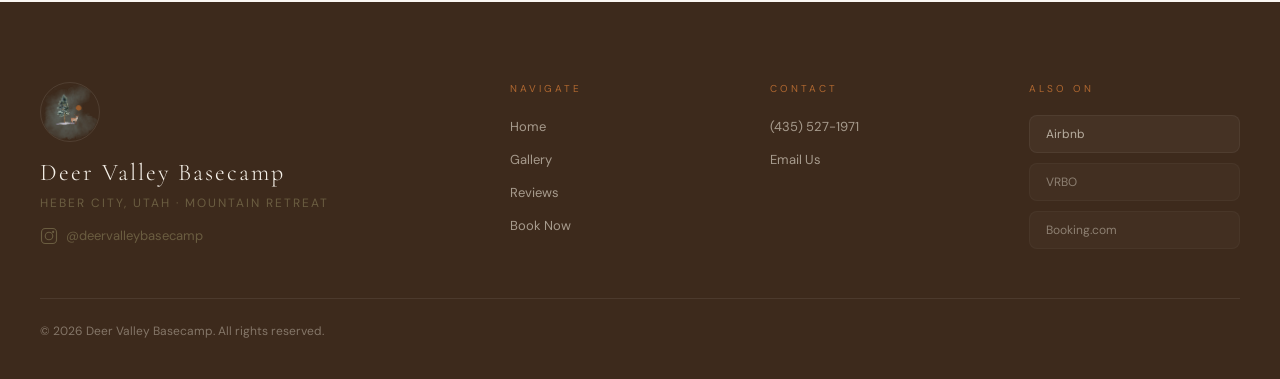
==== commit 71ac0fa0: "Add Hospitable booking widget + meta tag for GVR verification - site-config.js: widgetUrl + Airbnb l" ====
--- a/index.html
+++ b/index.html
@@ -9,6 +9,7 @@
 <meta property="og:description" content="Your luxury mountain escape in Heber City, Utah. Book direct for the best rates.">
 <meta property="og:image" content="images/hero.jpg">
 <meta property="og:type" content="website">
+<meta name="hospitable-property" content="2176332">
 <link href="https://fonts.googleapis.com/css2?family=Cormorant+Garamond:ital,wght@0,300;0,400;0,500;0,600;1,300;1,400&family=DM+Sans:wght@300;400;500;600&display=swap" rel="stylesheet">
 <link rel="stylesheet" href="css/variables.css">
 <link rel="stylesheet" href="css/layout.css">
@@ -706,5 +707,9 @@
 <script src="js/site-config.js" defer></script>
 <script src="js/components.js" defer></script>
 <script src="js/animations.js" defer></script>
+<!-- Hospitable Booking Widget (hidden on homepage, required for GVR verification) -->
+<div style="display:none">
+<iframe src="https://booking.hospitable.com/widget/a13e8069-0d70-4aa1-85a1-db4772df5ca9/2176332" width="1" height="1" title="Hospitable Widget"></iframe>
+</div>
 </body>
 </html>
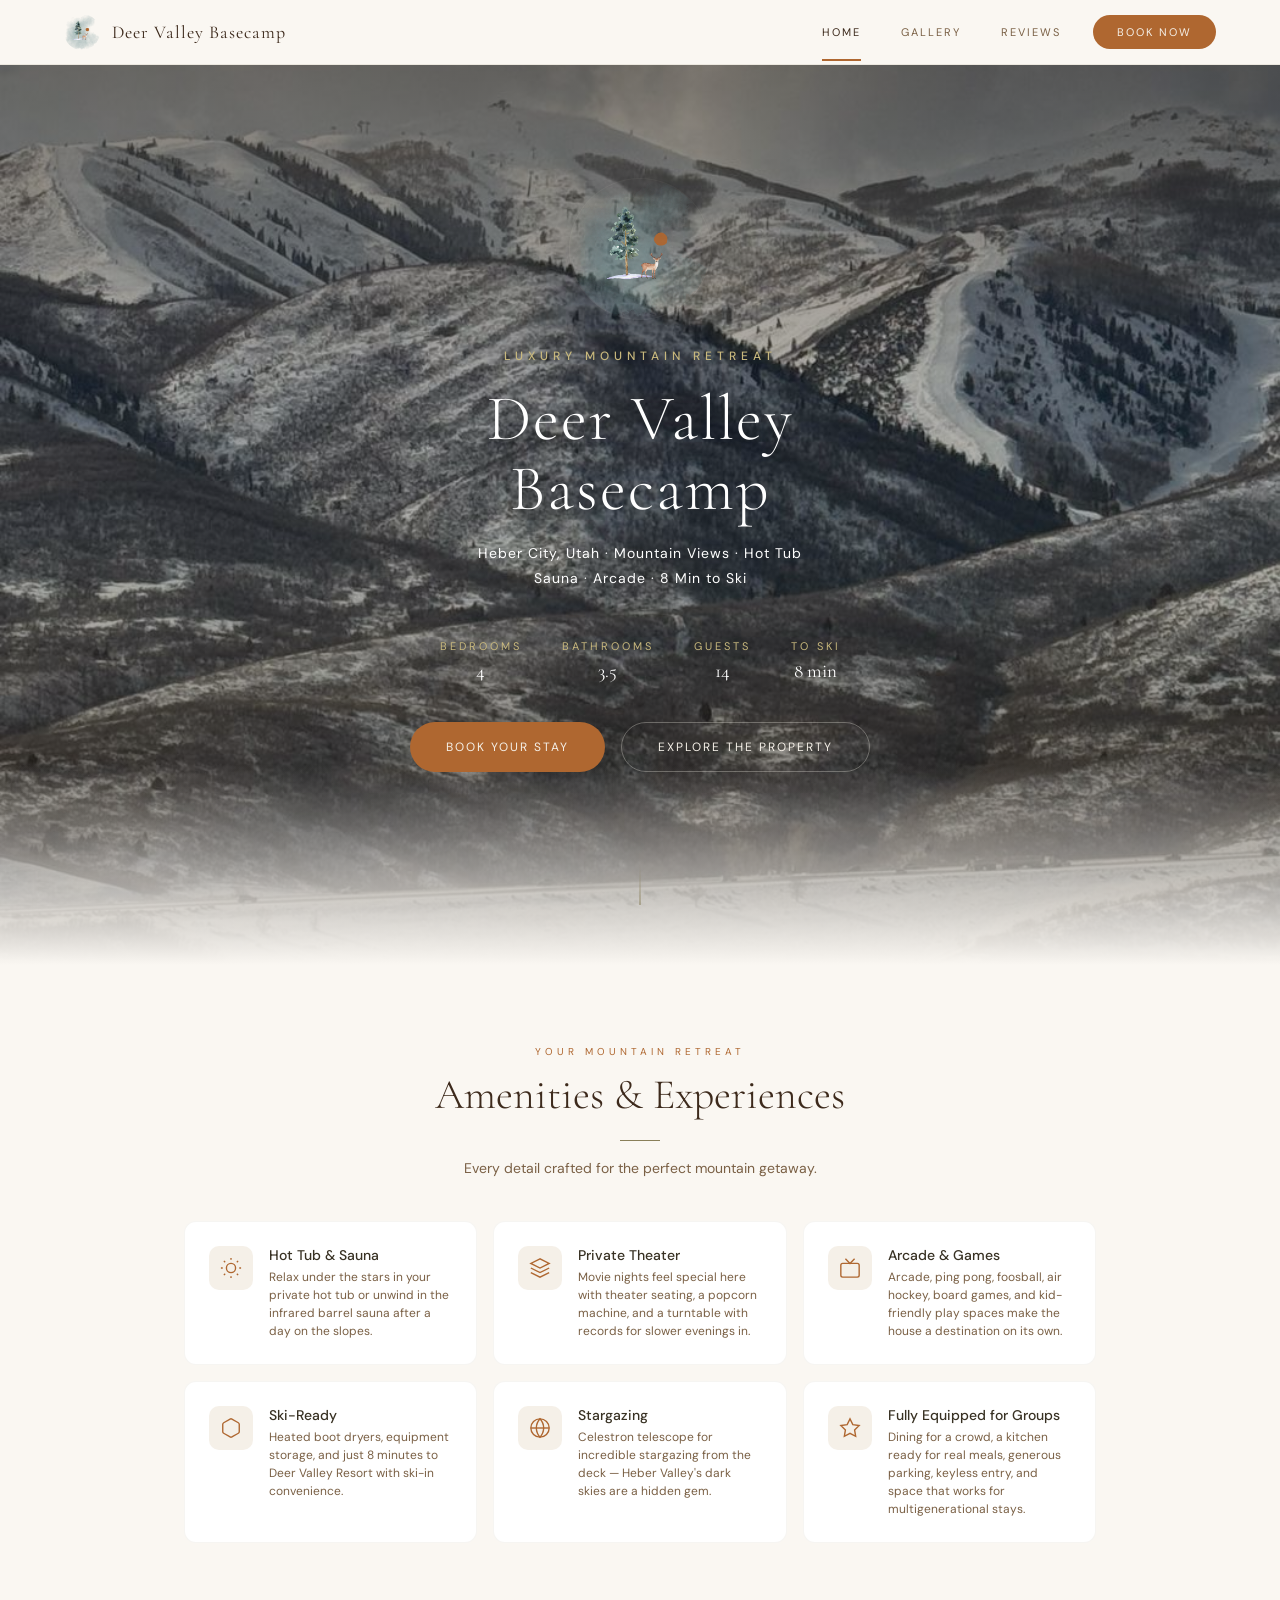
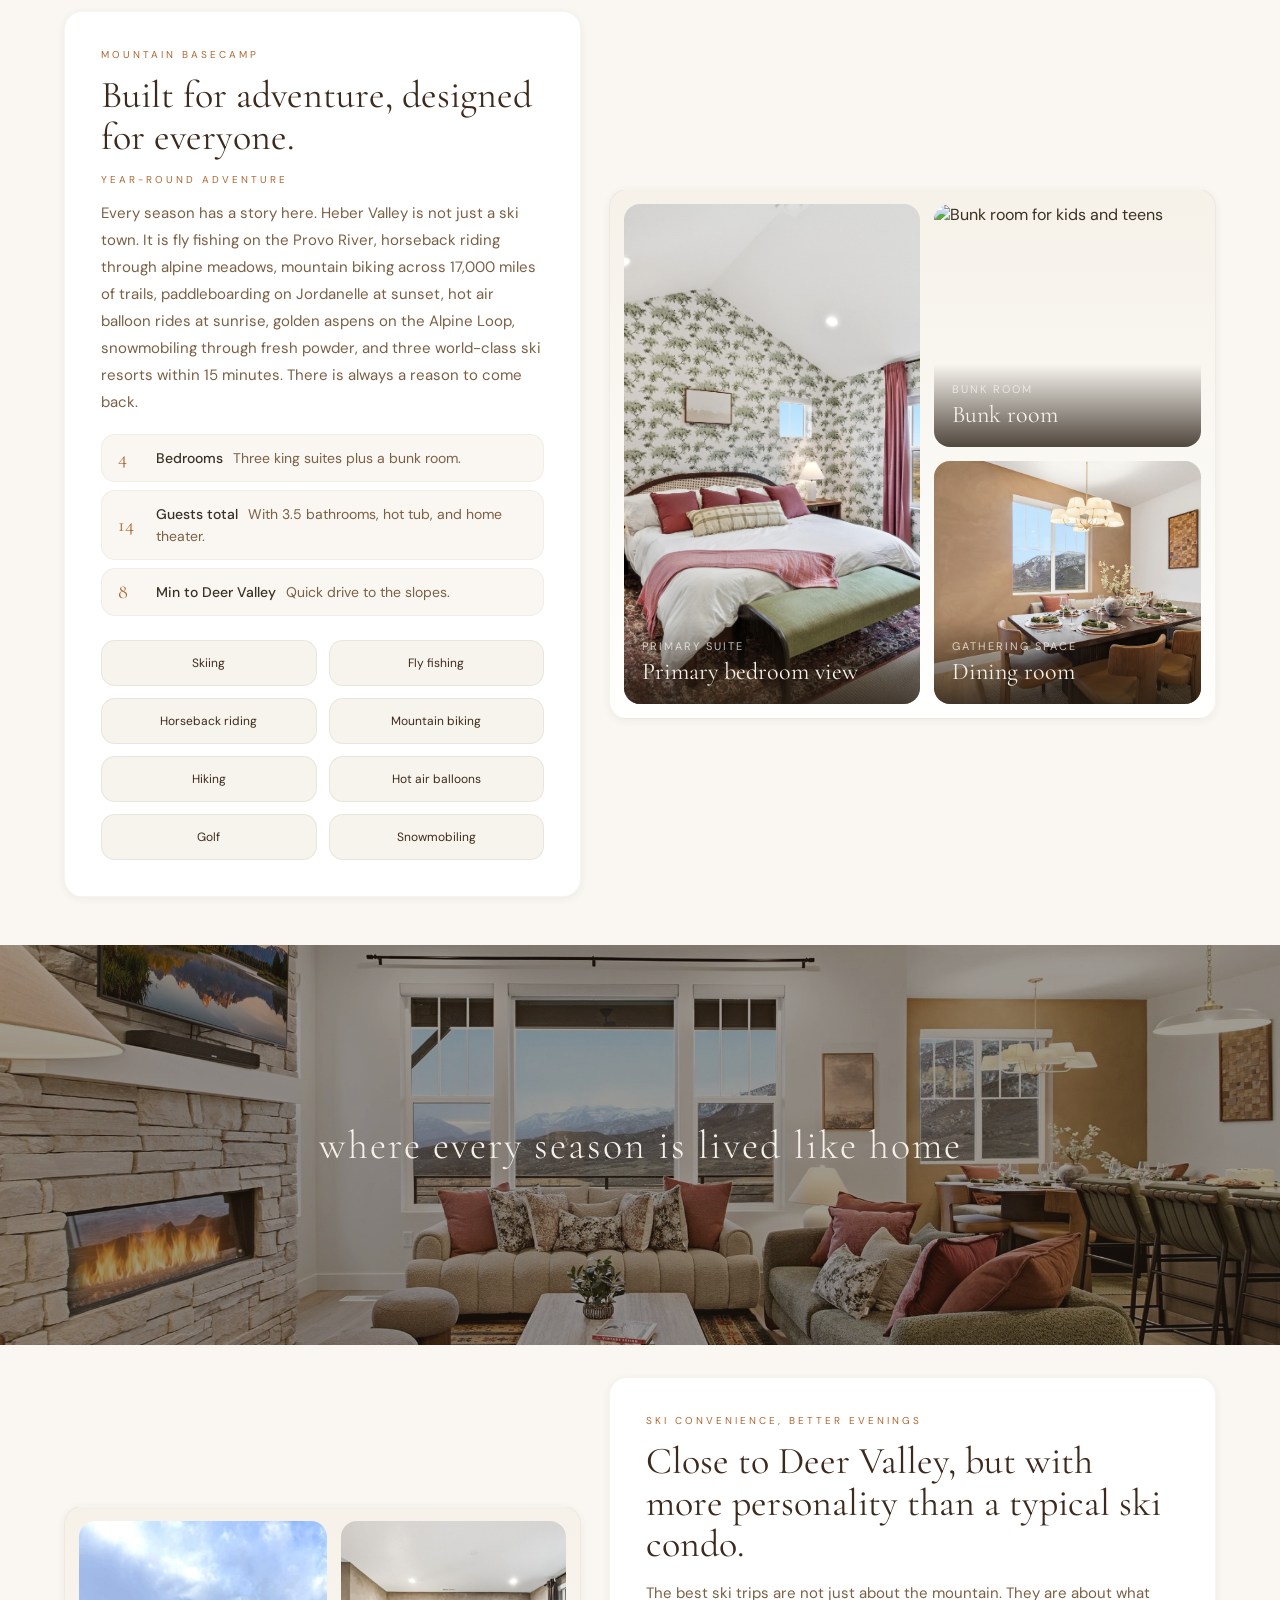
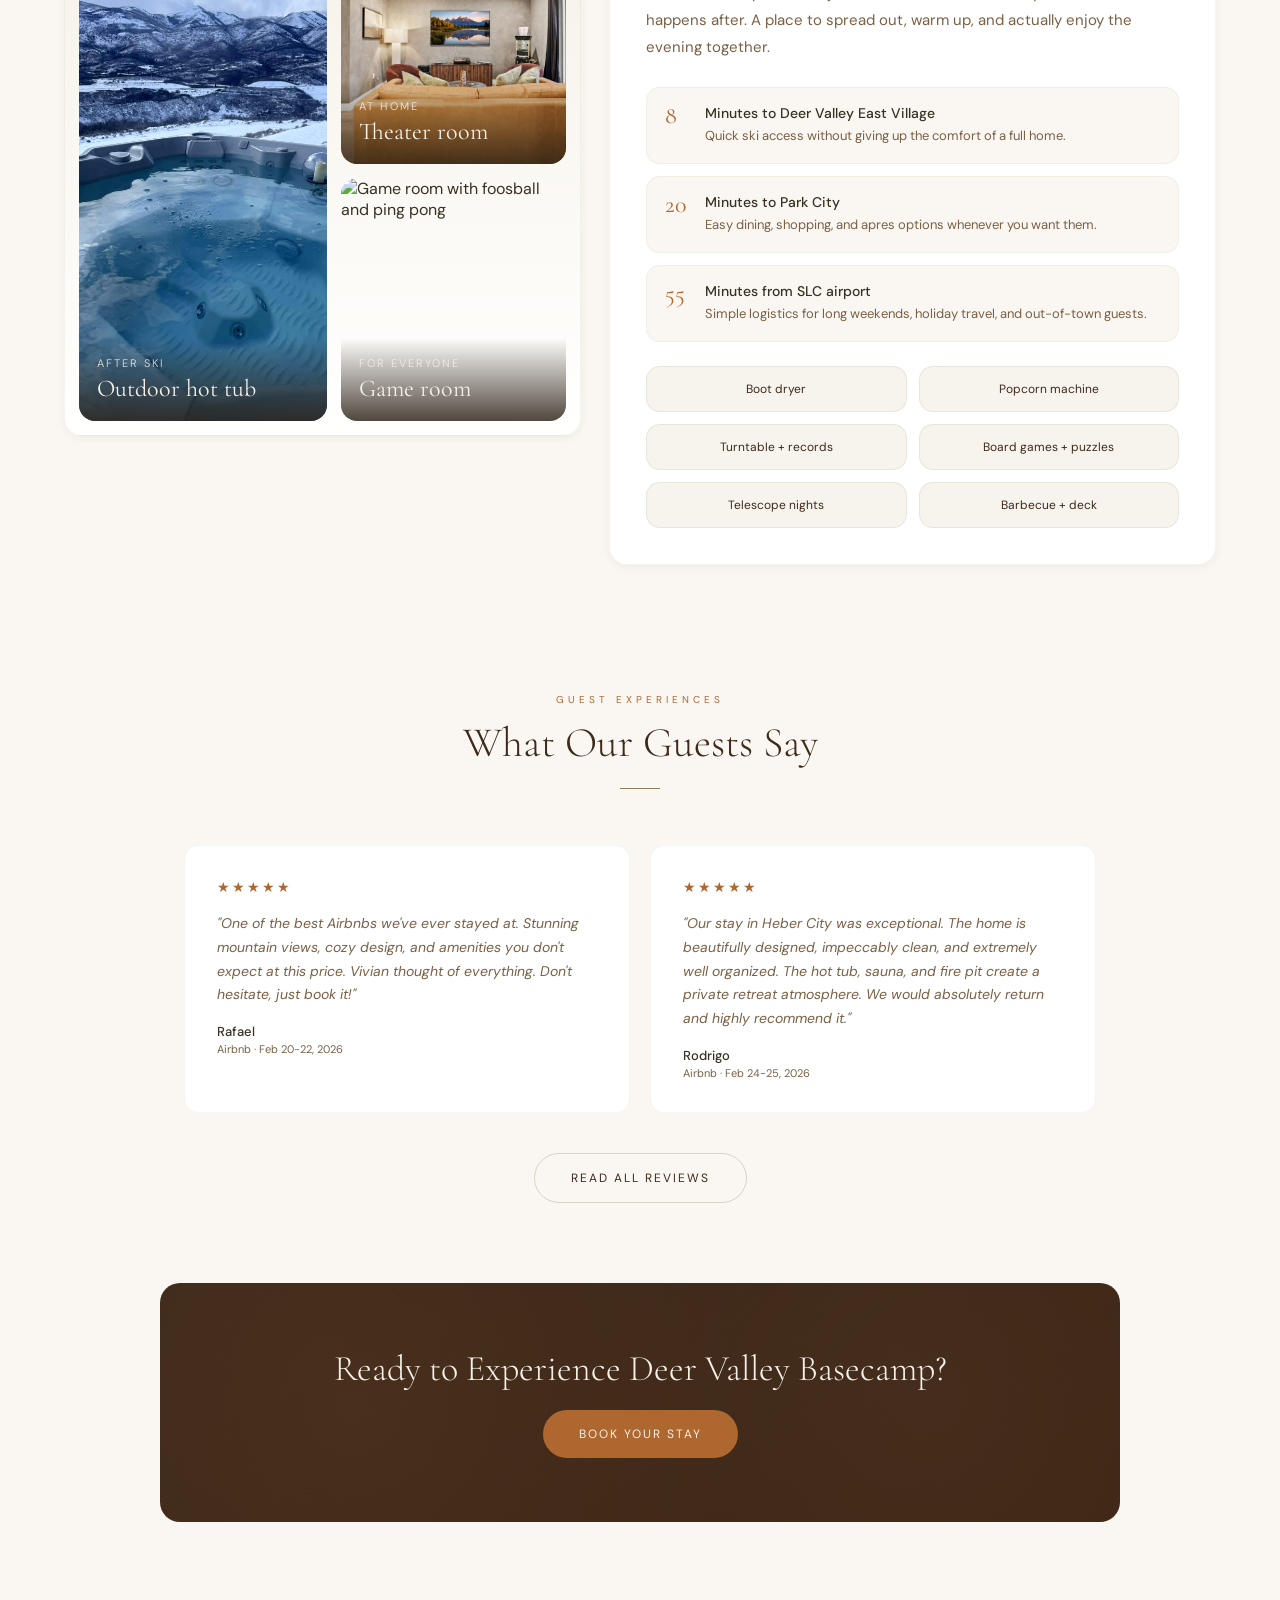
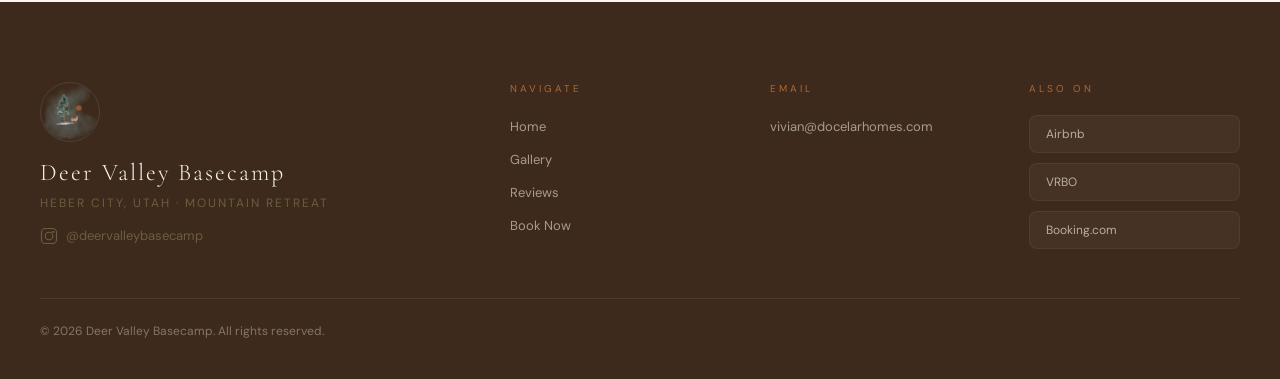
==== commit eaf8f17e: "Updates" ====
--- a/index.html
+++ b/index.html
@@ -544,7 +544,7 @@
         <div class="compact-point">
           <div class="compact-point-number">8</div>
           <div>
-            <div class="compact-point-title">min to Deer Valley</div>
+            <div class="compact-point-title">Min to Deer Valley</div>
             <div class="compact-point-copy">Quick drive to the slopes.</div>
           </div>
         </div>
@@ -603,7 +603,7 @@
   <div class="feature-showcase">
     <div class="feature-mosaic fade-in">
       <div class="mosaic-lead">
-        <img src="images/gallery/outdoor-hottub.jpg" alt="Outdoor hot tub at Deer Valley Basecamp" loading="lazy">
+        <img src="images/gallery/airbnb_hottub_dia_montanhas.JPG" alt="Outdoor hot tub with snowy mountain panorama" loading="lazy">
         <div class="mosaic-overlay">
           <div class="mosaic-label">After Ski</div>
           <div class="mosaic-title">Outdoor hot tub</div>
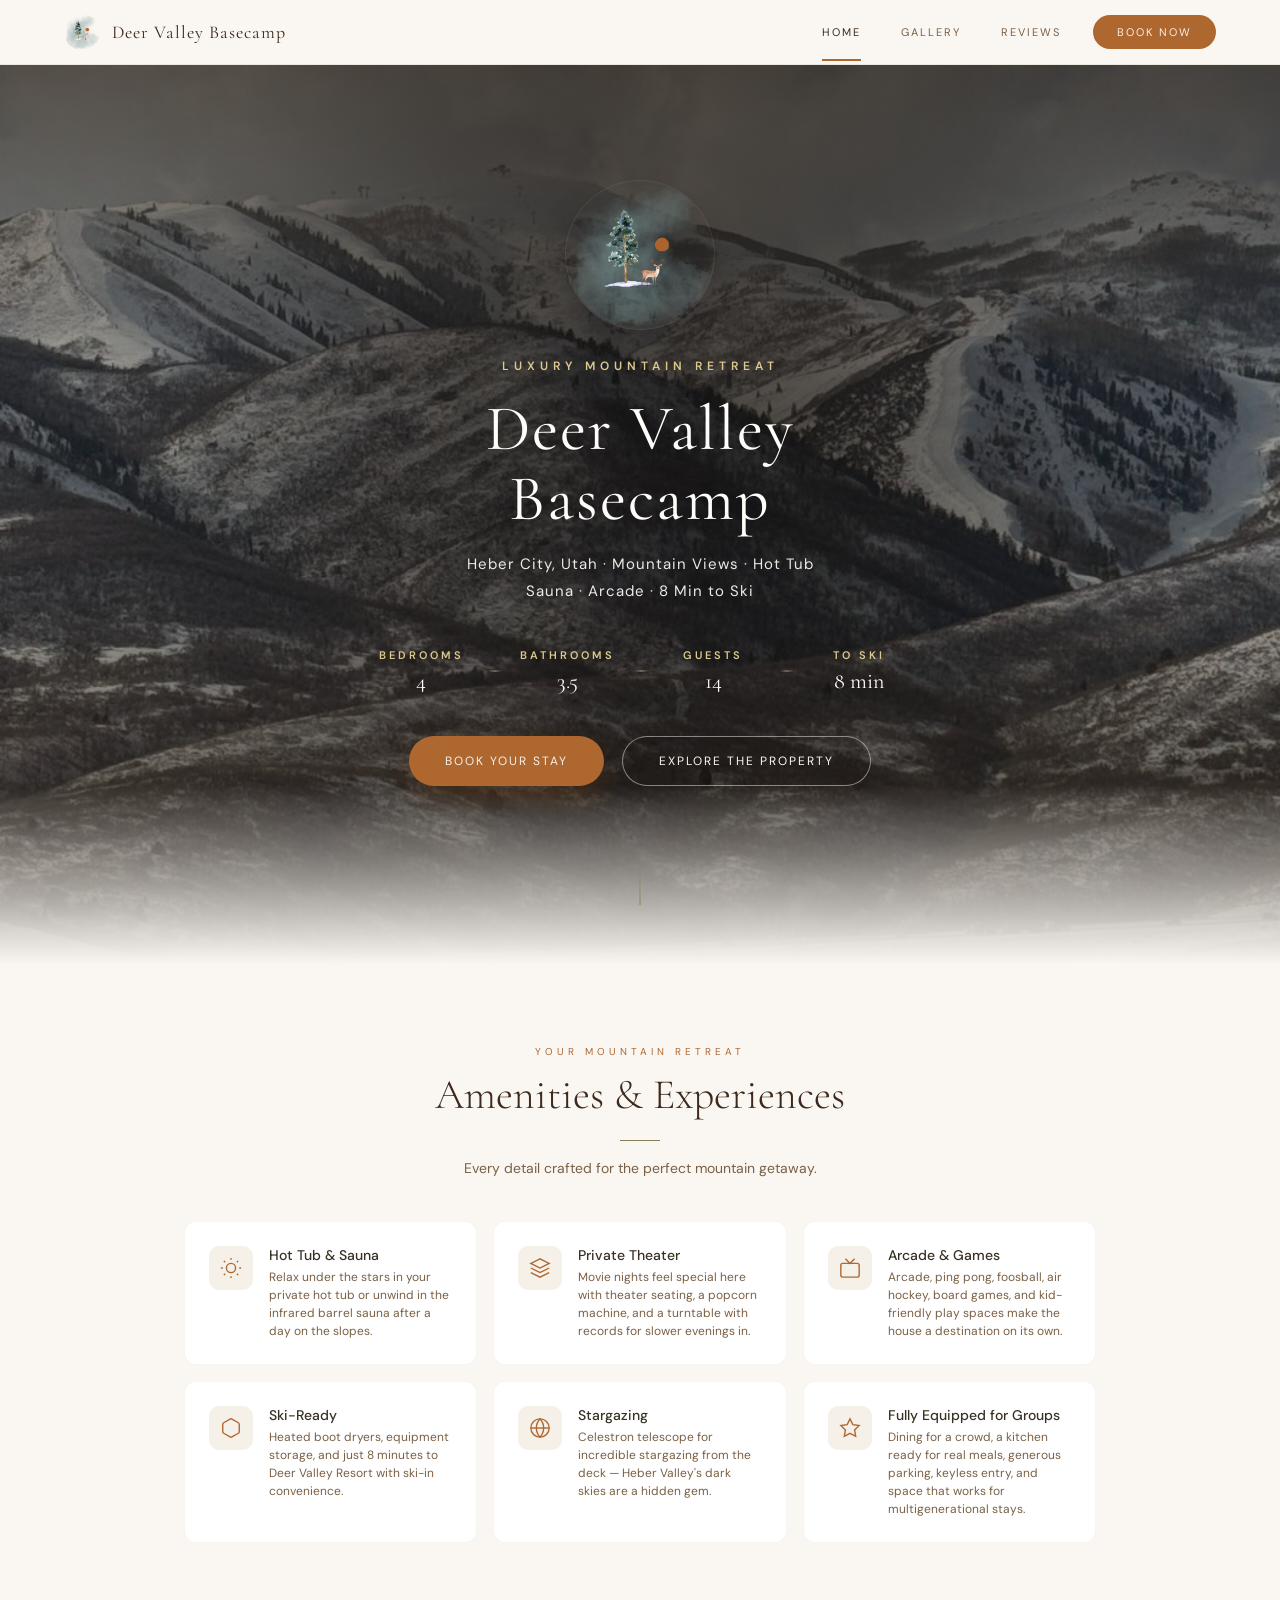
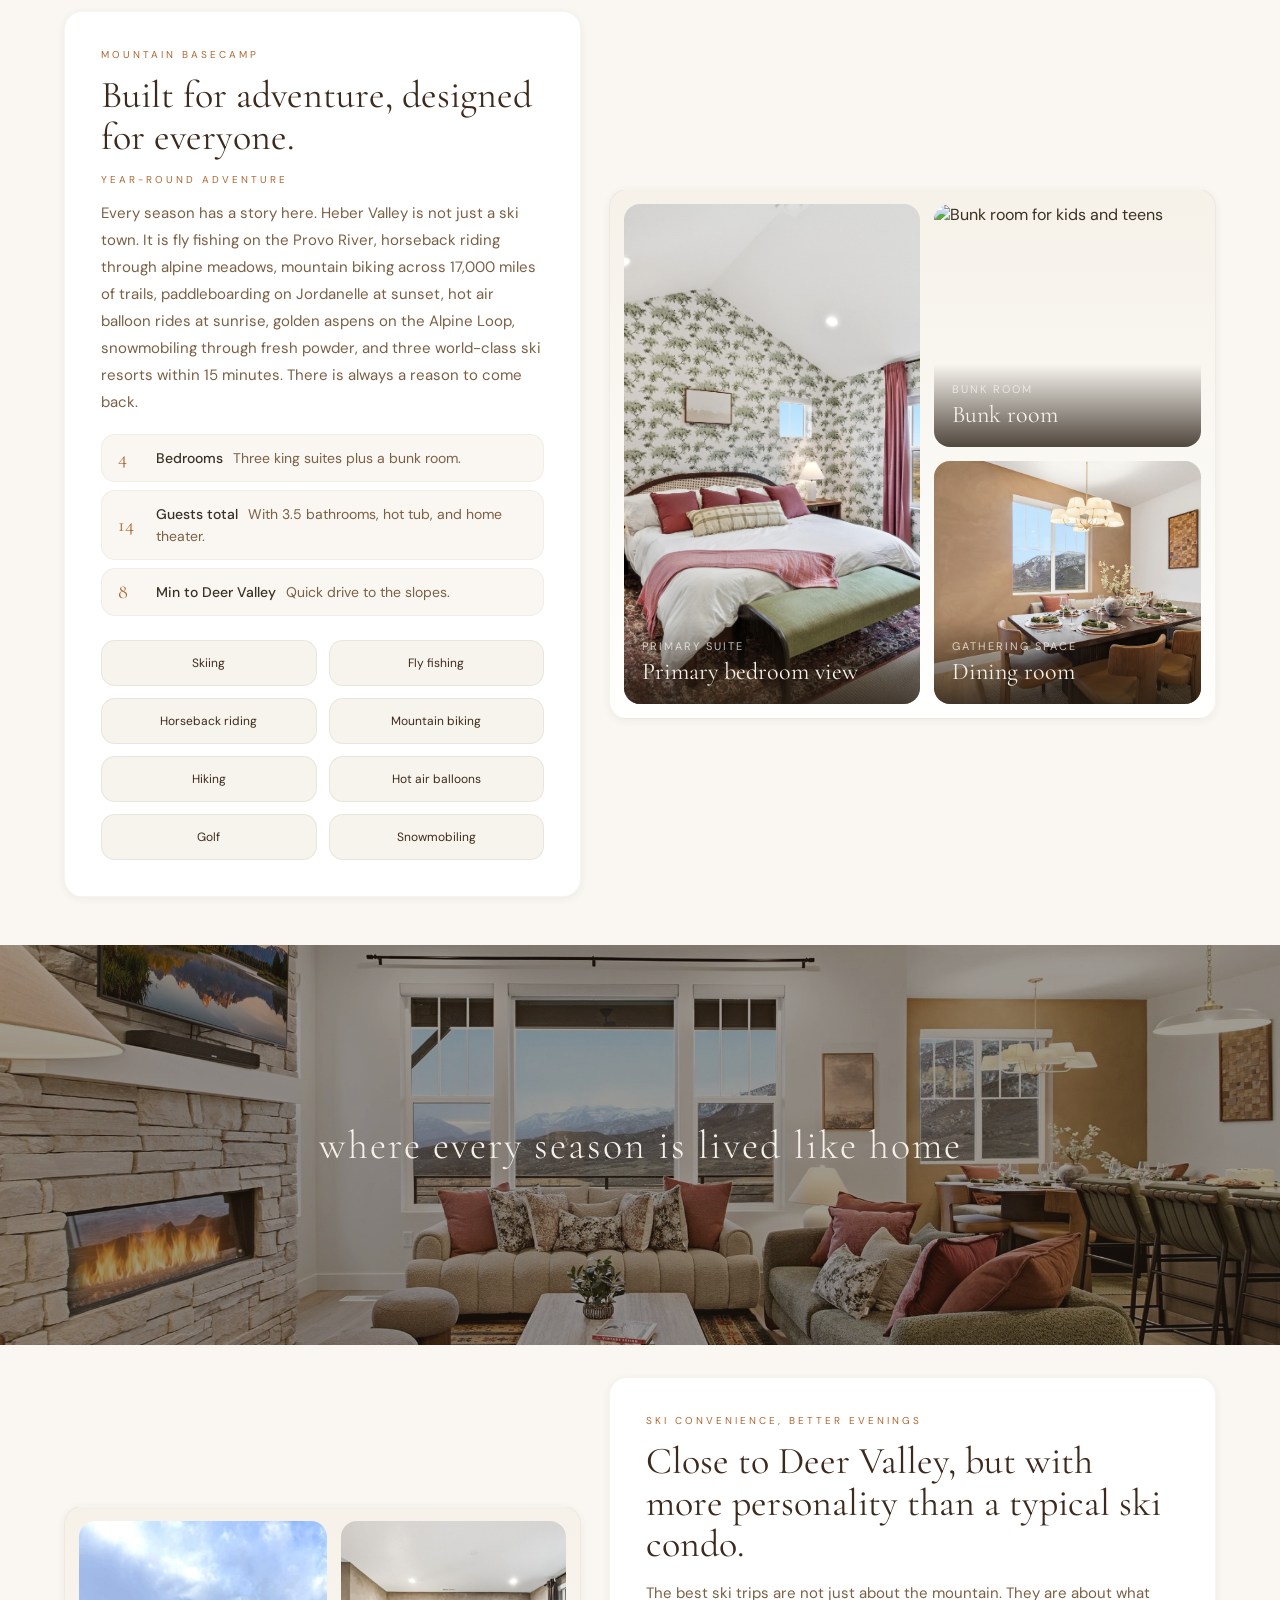
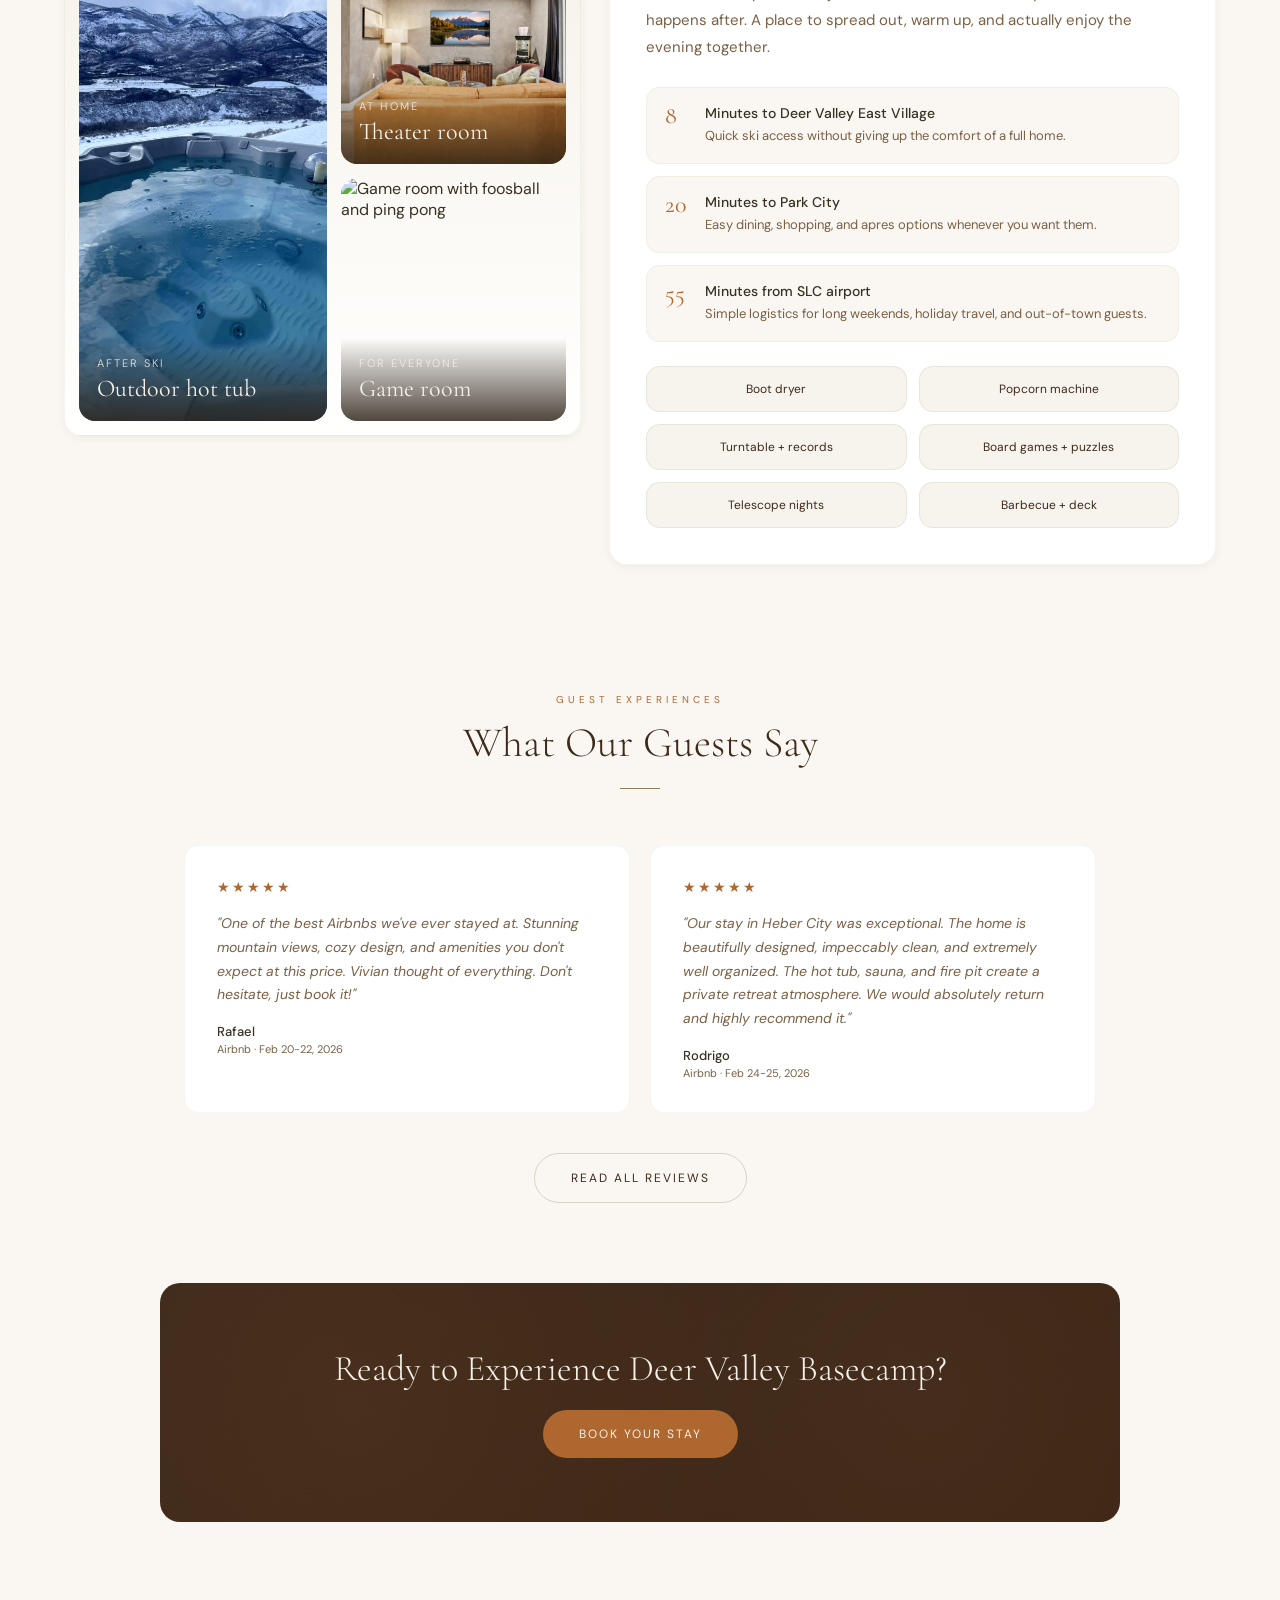
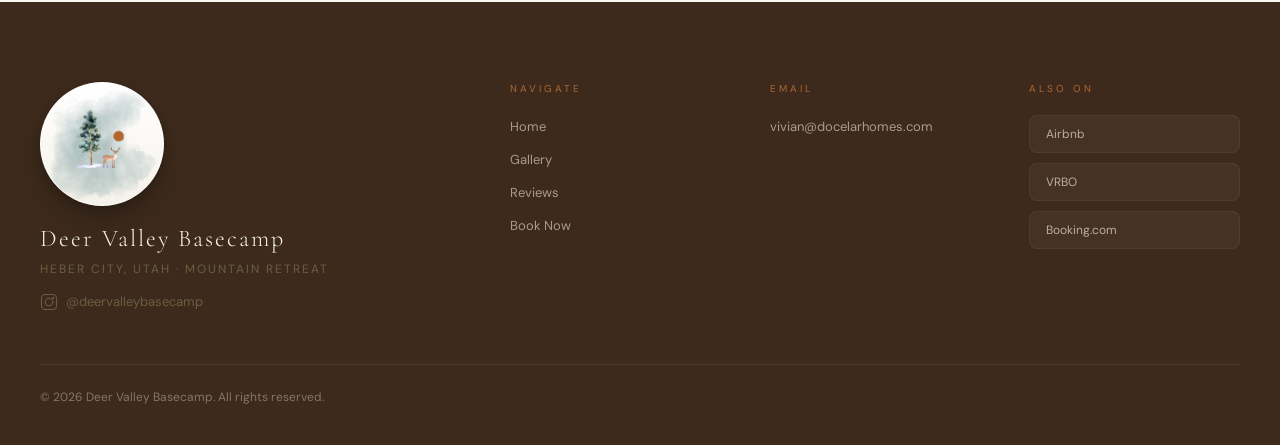
==== commit ab9f9926: "Improve homepage hero contrast" ====
--- a/index.html
+++ b/index.html
@@ -17,6 +17,7 @@
 <link rel="stylesheet" href="css/nav.css">
 <link rel="stylesheet" href="css/footer.css">
 <link rel="stylesheet" href="css/hero.css">
+<link rel="stylesheet" href="css/hero-contrast.css">
 <link rel="stylesheet" href="css/animations.css">
 <style>
   /* Home-specific styles — matching guide baseline */
--- a/css/footer.css
+++ b/css/footer.css
@@ -19,19 +19,38 @@
 }
 
 .footer-logo-img {
-  width: 60px;
-  height: 60px;
+  width: 124px;
+  height: 124px;
+  margin-bottom: 18px;
+  position: relative;
   border-radius: 50%;
+  background: linear-gradient(180deg, #ffffff 0%, #f5f2ea 100%);
+  border: 1px solid rgba(255, 255, 255, 0.75);
+  box-shadow:
+    0 14px 28px rgba(0, 0, 0, 0.2),
+    0 4px 10px rgba(0, 0, 0, 0.14);
+  display: flex;
+  align-items: center;
+  justify-content: center;
   overflow: hidden;
-  margin-bottom: 16px;
-  border: 1px solid rgba(245,240,232,0.1);
+}
+
+.footer-logo-img::before {
+  content: none;
 }
 
 .footer-logo-img img {
-  width: 100%;
-  height: 100%;
-  object-fit: cover;
-  opacity: 0.8;
+  width: 92%;
+  height: 92%;
+  object-fit: contain;
+  opacity: 1;
+  mix-blend-mode: normal;
+  -webkit-mask-image: none;
+  mask-image: none;
+}
+
+.footer-logo-art {
+  filter: contrast(1.02) saturate(1.02);
 }
 
 .footer-logo {
@@ -175,4 +194,9 @@
   .site-footer {
     padding: 60px 20px 32px;
   }
-}
+
+  .footer-logo-img {
+    width: 108px;
+    height: 108px;
+  }
+}
--- a/css/hero-contrast.css
+++ b/css/hero-contrast.css
@@ -0,0 +1,141 @@
+/* Homepage-only contrast enhancements for the existing full hero */
+.hero {
+  background-position: center 42%;
+}
+
+.hero::before {
+  background:
+    radial-gradient(circle at 50% 40%, rgba(18, 14, 12, 0.62) 0%, rgba(18, 14, 12, 0.52) 22%, rgba(18, 14, 12, 0.28) 42%, rgba(18, 14, 12, 0.08) 60%, transparent 76%),
+    linear-gradient(180deg, rgba(42,31,20,0.74) 0%, rgba(42,31,20,0.44) 32%, rgba(42,31,20,0.48) 62%, rgba(42,31,20,0.8) 100%);
+}
+
+.hero::after {
+  height: 180px;
+}
+
+.hero-content {
+  max-width: 860px;
+  margin-top: -64px;
+}
+
+.hero-logo {
+  width: 150px;
+  height: 150px;
+  border: 1px solid rgba(245,240,232,0.08);
+  box-shadow: 0 18px 34px rgba(0,0,0,0.18);
+}
+
+.hero-logo img {
+  opacity: 0.98;
+}
+
+.hero-label {
+  color: #dcc98e;
+  font-weight: 600;
+  text-shadow: 0 1px 10px rgba(0,0,0,0.5);
+}
+
+.hero-title {
+  color: #fffdfa;
+  font-weight: 400;
+  text-shadow: 0 4px 24px rgba(0,0,0,0.42);
+}
+
+.hero-sub {
+  max-width: 560px;
+  margin: 0 auto 42px;
+  color: rgba(250,247,242,0.94);
+  opacity: 1;
+  font-size: 15px;
+  line-height: 1.85;
+  text-shadow: 0 2px 12px rgba(0,0,0,0.44);
+}
+
+.hero-meta {
+  gap: 28px;
+  margin-bottom: 42px;
+}
+
+.hero-meta-item {
+  position: relative;
+  min-width: 118px;
+  padding: 0 8px;
+}
+
+.hero-meta-item + .hero-meta-item::before {
+  content: "";
+  position: absolute;
+  left: -20px;
+  top: 50%;
+  width: 14px;
+  height: 1px;
+  background: linear-gradient(90deg, transparent, rgba(216,200,154,0.8), transparent);
+  transform: translateY(-50%);
+}
+
+.hero-meta-label {
+  color: #dcc98e;
+  font-weight: 600;
+  text-shadow: 0 1px 8px rgba(0,0,0,0.45);
+}
+
+.hero-meta-value {
+  color: #fffdfa;
+  font-size: 22px;
+  text-shadow: 0 2px 12px rgba(0,0,0,0.42);
+}
+
+.hero-ctas {
+  gap: 18px;
+}
+
+.hero .btn--primary {
+  box-shadow: 0 12px 28px rgba(110, 60, 18, 0.32);
+}
+
+.hero .btn--outline {
+  color: var(--cream-light);
+  border: 1px solid rgba(245,240,232,0.5);
+  background: rgba(18,14,12,0.18);
+  box-shadow: 0 10px 24px rgba(0,0,0,0.08);
+}
+
+.hero .btn--outline:hover {
+  background: rgba(245,240,232,0.12);
+  border-color: rgba(245,240,232,0.72);
+}
+
+@media (max-width: 640px) {
+  .hero {
+    background-position: center center;
+  }
+
+  .hero-content {
+    margin-top: -40px;
+  }
+
+  .hero-logo {
+    width: 126px;
+    height: 126px;
+    margin-bottom: 24px;
+  }
+
+  .hero-sub {
+    font-size: 14px;
+    max-width: 340px;
+    margin-bottom: 34px;
+  }
+
+  .hero-meta {
+    gap: 18px 16px;
+  }
+
+  .hero-meta-item {
+    min-width: 0;
+    padding: 0;
+  }
+
+  .hero-meta-item + .hero-meta-item::before {
+    display: none;
+  }
+}
